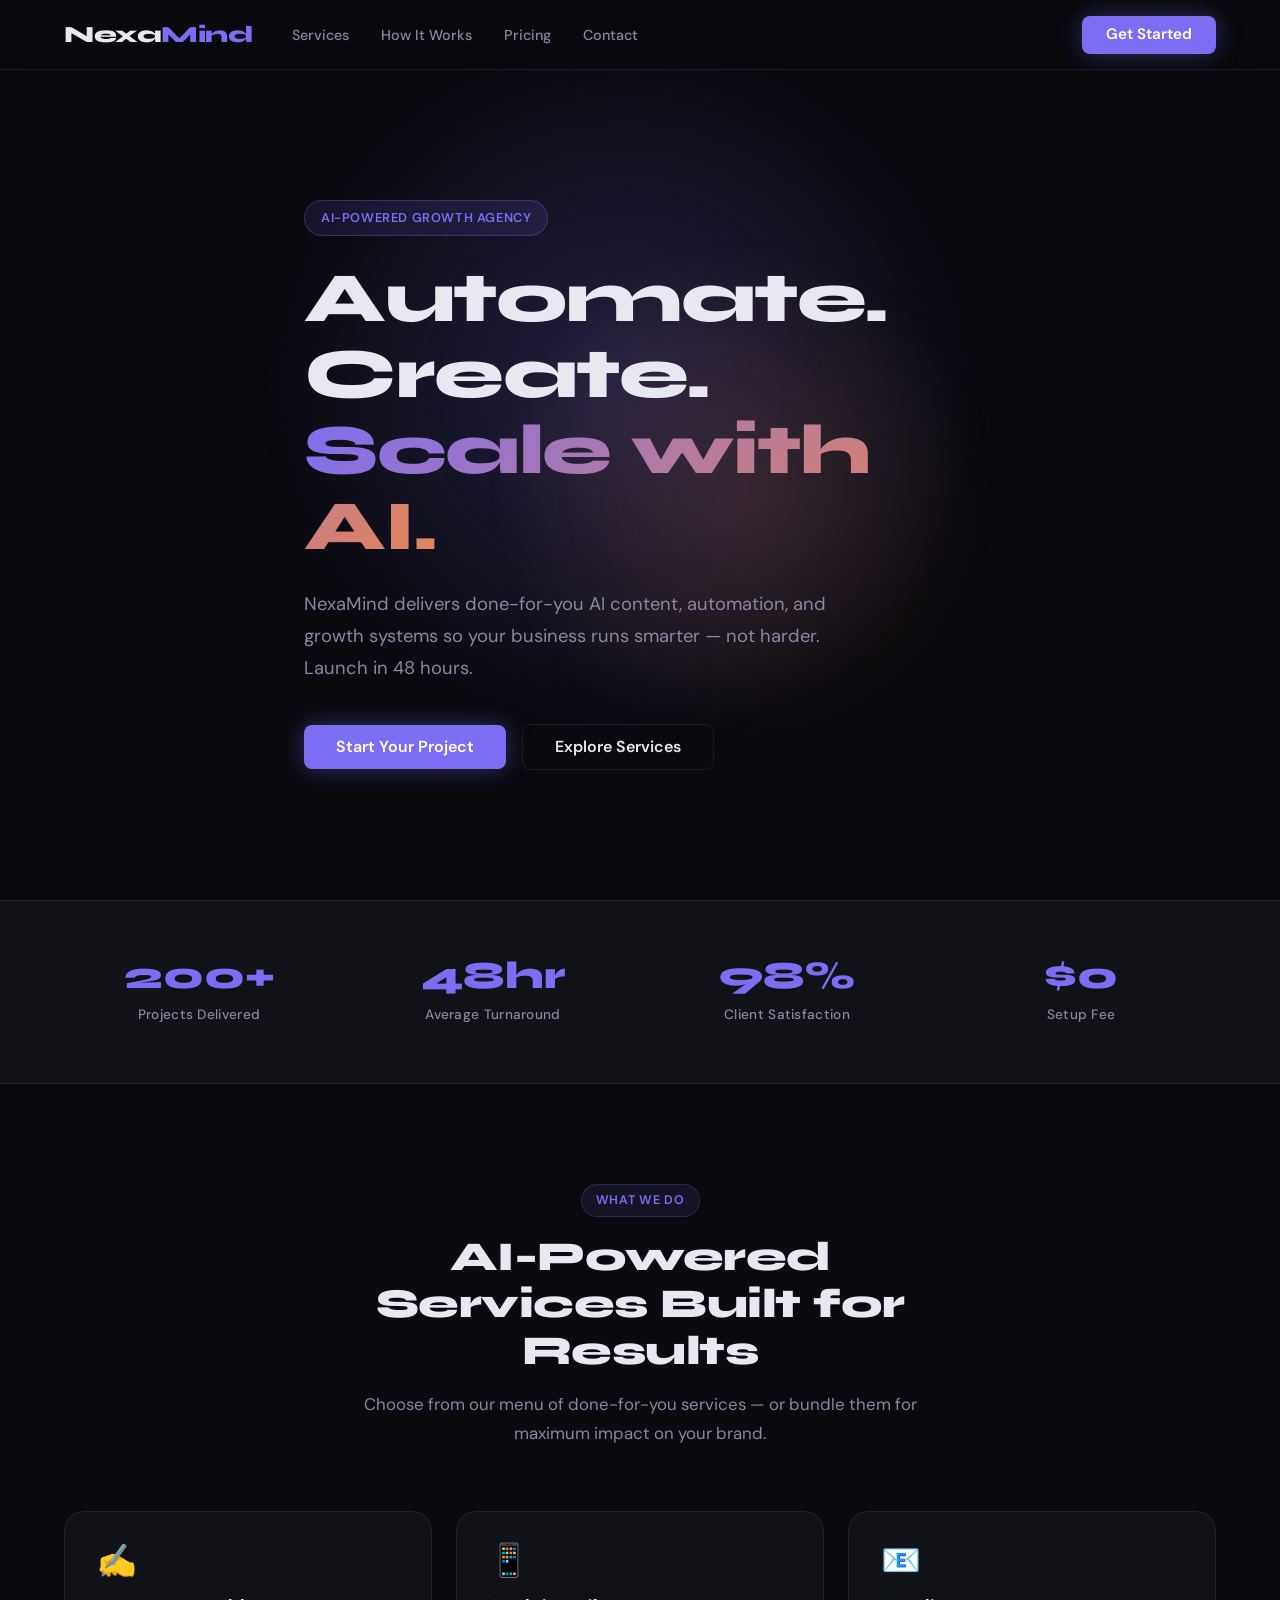
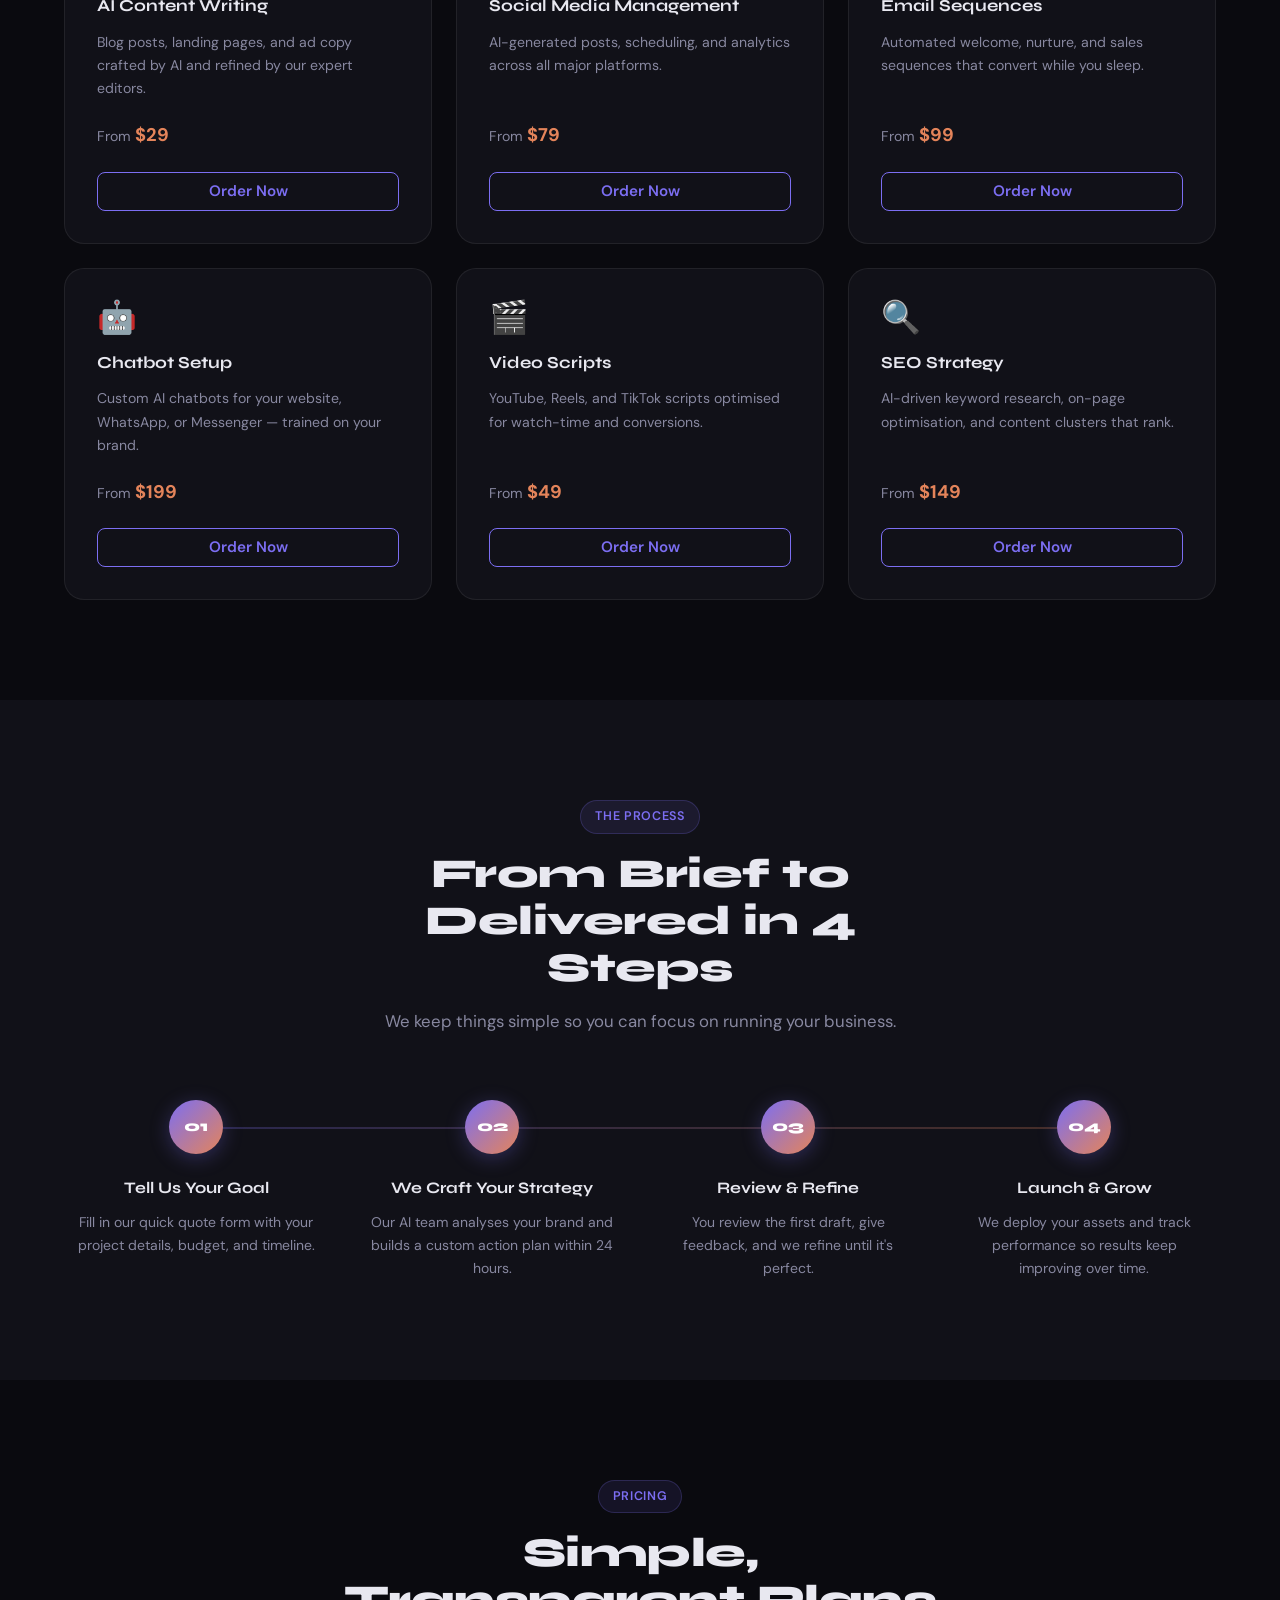
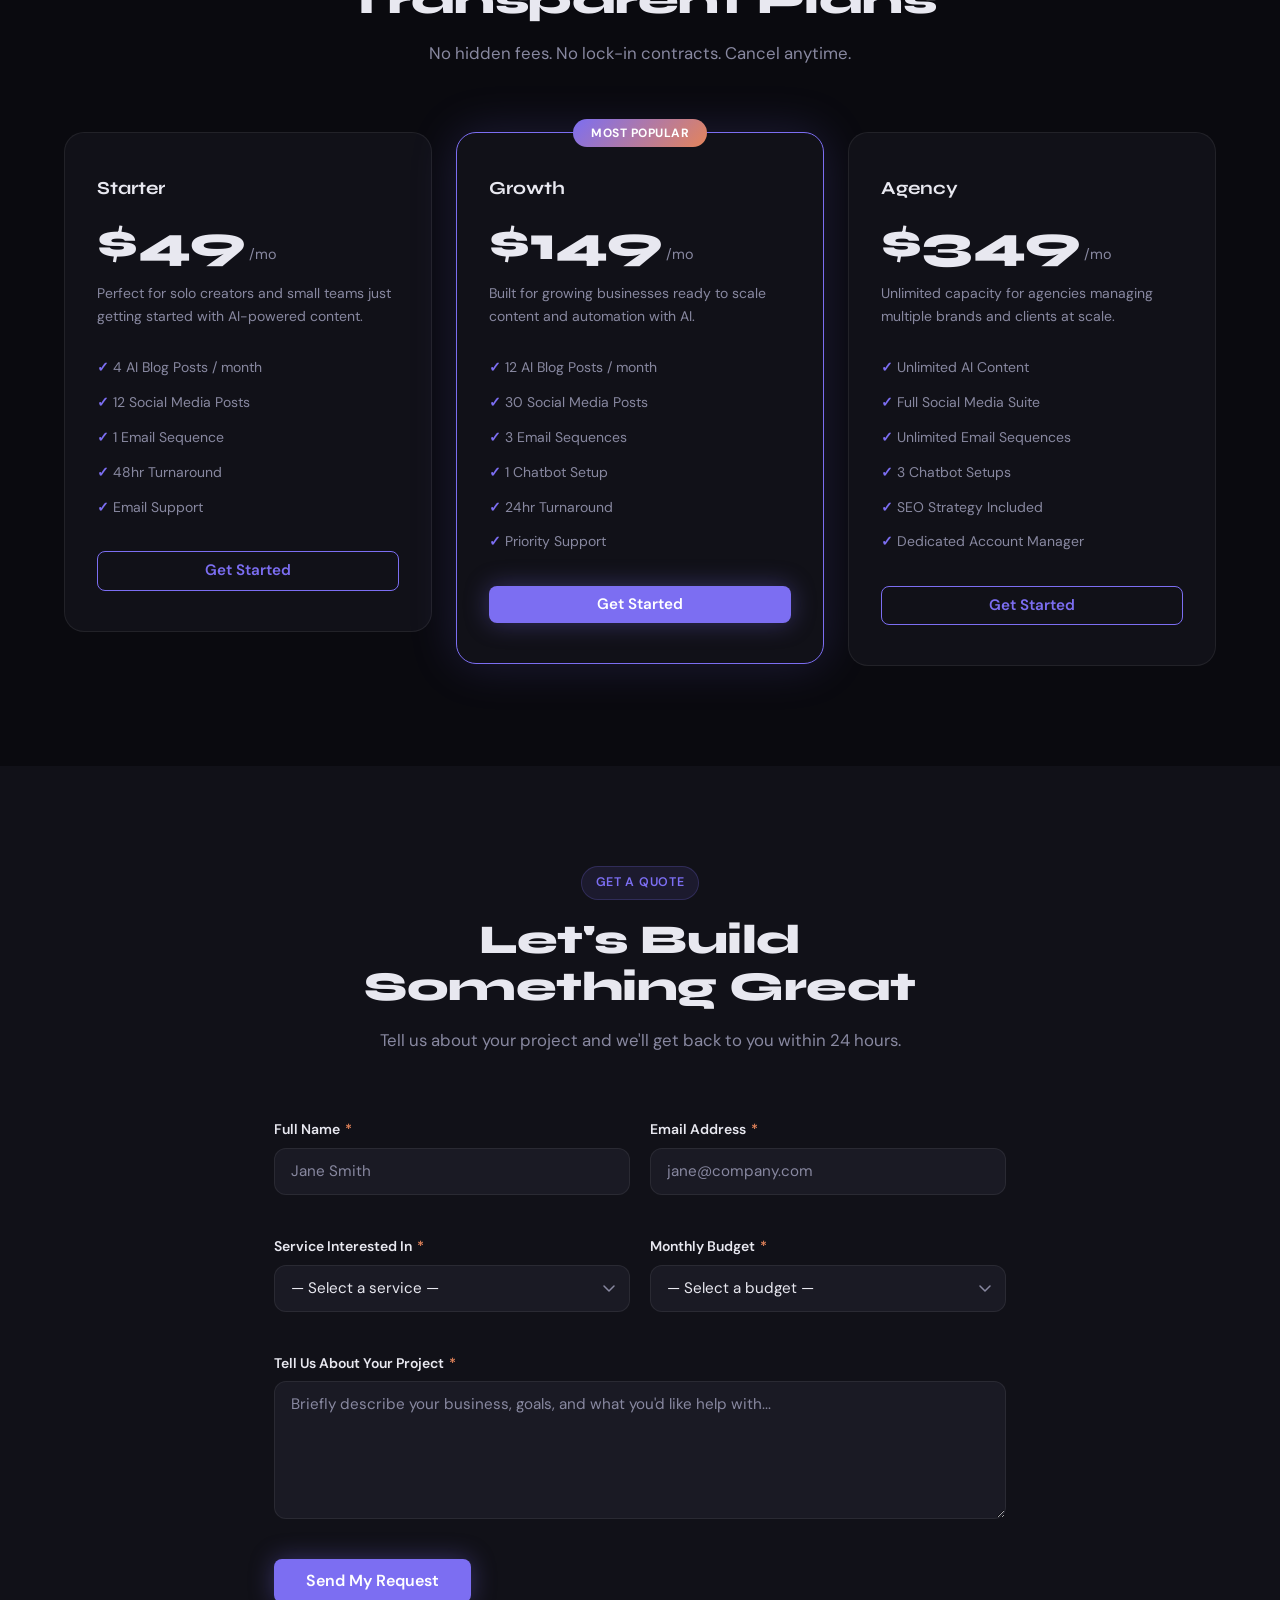
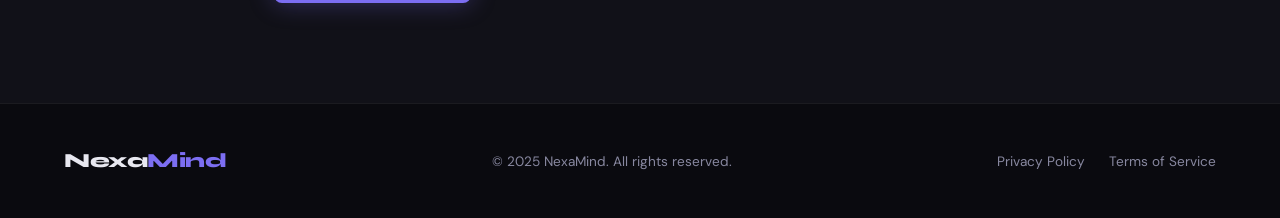
==== index.html @ ea443149 "Initial project commit" ====
<!DOCTYPE html>
<html lang="en">
<head>
  <meta charset="UTF-8" />
  <meta name="viewport" content="width=device-width, initial-scale=1.0" />
  <title>NexaMind — AI-Powered Growth Agency</title>
  <meta name="description" content="NexaMind delivers done-for-you AI content, automation, and growth systems so your business runs smarter — not harder." />

  <!-- Google Fonts: Syne (headings) + DM Sans (body) -->
  <link rel="preconnect" href="https://fonts.googleapis.com" />
  <link rel="preconnect" href="https://fonts.gstatic.com" crossorigin />
  <link href="https://fonts.googleapis.com/css2?family=Syne:wght@700;800&family=DM+Sans:ital,opsz,wght@0,9..40,400;0,9..40,500;0,9..40,600;1,9..40,400&display=swap" rel="stylesheet" />

  <link rel="icon" href="data:image/svg+xml,<svg xmlns='http://www.w3.org/2000/svg' viewBox='0 0 100 100'><text y='.9em' font-size='90'>🤖</text></svg>" />
  <link rel="stylesheet" href="style.css" />
</head>
<body>

  <!-- ============================================================
       STICKY NAVIGATION
       - Logo, nav links, CTA button
       - Hamburger (mobile)
       - Darkens on scroll via .scrolled class added in script.js
  ============================================================ -->
  <nav id="navbar" class="navbar" role="navigation" aria-label="Main navigation">
    <div class="container nav-inner">

      <!-- Logo -->
      <a href="#" class="logo" aria-label="NexaMind home">Nexa<span>Mind</span></a>

      <!-- Desktop nav links -->
      <ul class="nav-links" id="navLinks" role="list">
        <li><a href="#services">Services</a></li>
        <li><a href="#how-it-works">How It Works</a></li>
        <li><a href="#pricing">Pricing</a></li>
        <li><a href="#contact">Contact</a></li>
      </ul>

      <!-- Desktop CTA -->
      <a href="#contact" class="btn btn-primary nav-cta">Get Started</a>

      <!-- Hamburger button (mobile only) -->
      <button
        class="hamburger"
        id="hamburger"
        aria-label="Toggle navigation menu"
        aria-expanded="false"
        aria-controls="navLinks"
      >
        <span aria-hidden="true"></span>
        <span aria-hidden="true"></span>
        <span aria-hidden="true"></span>
      </button>

    </div>
  </nav>


  <!-- ============================================================
       HERO SECTION
       - Animated CSS glow orbs (two layered orbs)
       - Headline, subtext, two CTA buttons
  ============================================================ -->
  <section id="hero" class="hero" aria-label="Hero">

    <!-- Animated background orbs (pure CSS, no images needed) -->
    <div class="hero-orb hero-orb--1" aria-hidden="true"></div>
    <div class="hero-orb hero-orb--2" aria-hidden="true"></div>

    <div class="container hero-content fade-in">
      <span class="hero-badge">AI-Powered Growth Agency</span>

      <h1 class="hero-headline">
        Automate. Create.<br />
        <span class="gradient-text">Scale with AI.</span>
      </h1>

      <p class="hero-subtext">
        NexaMind delivers done-for-you AI content, automation, and growth
        systems so your business runs smarter — not harder. Launch in 48 hours.
      </p>

      <div class="hero-actions">
        <a href="#contact" class="btn btn-primary btn-lg">Start Your Project</a>
        <a href="#services" class="btn btn-ghost btn-lg">Explore Services</a>
      </div>
    </div>

  </section>


  <!-- ============================================================
       STATS BAR
       Four key metrics shown in a horizontal strip
  ============================================================ -->
  <section class="stats-bar" aria-label="Key statistics">
    <div class="container stats-grid">

      <div class="stat-item fade-in">
        <span class="stat-number">200+</span>
        <span class="stat-label">Projects Delivered</span>
      </div>

      <div class="stat-item fade-in">
        <span class="stat-number">48hr</span>
        <span class="stat-label">Average Turnaround</span>
      </div>

      <div class="stat-item fade-in">
        <span class="stat-number">98%</span>
        <span class="stat-label">Client Satisfaction</span>
      </div>

      <div class="stat-item fade-in">
        <span class="stat-number">$0</span>
        <span class="stat-label">Setup Fee</span>
      </div>

    </div>
  </section>


  <!-- ============================================================
       SERVICES SECTION
       6 service cards with prices
       💳 RAZORPAY: Each "Order Now" button has a comment showing
          exactly where to paste your Razorpay payment link.
  ============================================================ -->
  <section id="services" class="section services" aria-label="Services">
    <div class="container">

      <div class="section-header fade-in">
        <span class="section-tag">What We Do</span>
        <h2>AI-Powered Services Built for Results</h2>
        <p>
          Choose from our menu of done-for-you services — or bundle them
          for maximum impact on your brand.
        </p>
      </div>

      <div class="services-grid">

        <!-- Service 1: AI Content Writing -->
        <article class="service-card fade-in">
          <div class="service-icon" aria-hidden="true">✍️</div>
          <h3>AI Content Writing</h3>
          <p>Blog posts, landing pages, and ad copy crafted by AI and refined by our expert editors.</p>
          <div class="service-price">From <strong>$29</strong></div>
          <!--
            💳 RAZORPAY — AI Content Writing
            Replace the href value below with your Razorpay payment link, e.g.:
            href="https://rzp.io/l/your-ai-content-link"
          -->
          <a href="#contact" class="btn btn-outline">Order Now</a>
        </article>

        <!-- Service 2: Social Media Management -->
        <article class="service-card fade-in">
          <div class="service-icon" aria-hidden="true">📱</div>
          <h3>Social Media Management</h3>
          <p>AI-generated posts, scheduling, and analytics across all major platforms.</p>
          <div class="service-price">From <strong>$79</strong></div>
          <!--
            💳 RAZORPAY — Social Media Management
            Replace the href value below with your Razorpay payment link, e.g.:
            href="https://rzp.io/l/your-social-media-link"
          -->
          <a href="#contact" class="btn btn-outline">Order Now</a>
        </article>

        <!-- Service 3: Email Sequences -->
        <article class="service-card fade-in">
          <div class="service-icon" aria-hidden="true">📧</div>
          <h3>Email Sequences</h3>
          <p>Automated welcome, nurture, and sales sequences that convert while you sleep.</p>
          <div class="service-price">From <strong>$99</strong></div>
          <!--
            💳 RAZORPAY — Email Sequences
            Replace the href value below with your Razorpay payment link, e.g.:
            href="https://rzp.io/l/your-email-sequences-link"
          -->
          <a href="#contact" class="btn btn-outline">Order Now</a>
        </article>

        <!-- Service 4: Chatbot Setup -->
        <article class="service-card fade-in">
          <div class="service-icon" aria-hidden="true">🤖</div>
          <h3>Chatbot Setup</h3>
          <p>Custom AI chatbots for your website, WhatsApp, or Messenger — trained on your brand.</p>
          <div class="service-price">From <strong>$199</strong></div>
          <!--
            💳 RAZORPAY — Chatbot Setup
            Replace the href value below with your Razorpay payment link, e.g.:
            href="https://rzp.io/l/your-chatbot-link"
          -->
          <a href="#contact" class="btn btn-outline">Order Now</a>
        </article>

        <!-- Service 5: Video Scripts -->
        <article class="service-card fade-in">
          <div class="service-icon" aria-hidden="true">🎬</div>
          <h3>Video Scripts</h3>
          <p>YouTube, Reels, and TikTok scripts optimised for watch-time and conversions.</p>
          <div class="service-price">From <strong>$49</strong></div>
          <!--
            💳 RAZORPAY — Video Scripts
            Replace the href value below with your Razorpay payment link, e.g.:
            href="https://rzp.io/l/your-video-scripts-link"
          -->
          <a href="#contact" class="btn btn-outline">Order Now</a>
        </article>

        <!-- Service 6: SEO Strategy -->
        <article class="service-card fade-in">
          <div class="service-icon" aria-hidden="true">🔍</div>
          <h3>SEO Strategy</h3>
          <p>AI-driven keyword research, on-page optimisation, and content clusters that rank.</p>
          <div class="service-price">From <strong>$149</strong></div>
          <!--
            💳 RAZORPAY — SEO Strategy
            Replace the href value below with your Razorpay payment link, e.g.:
            href="https://rzp.io/l/your-seo-strategy-link"
          -->
          <a href="#contact" class="btn btn-outline">Order Now</a>
        </article>

      </div>
    </div>
  </section>


  <!-- ============================================================
       HOW IT WORKS
       4 numbered steps with a visual connector line
  ============================================================ -->
  <section id="how-it-works" class="section how-it-works" aria-label="How it works">
    <div class="container">

      <div class="section-header fade-in">
        <span class="section-tag">The Process</span>
        <h2>From Brief to Delivered in 4 Steps</h2>
        <p>
          We keep things simple so you can focus on running your business.
        </p>
      </div>

      <div class="steps-grid">

        <div class="step fade-in">
          <div class="step-number" aria-hidden="true">01</div>
          <h3>Tell Us Your Goal</h3>
          <p>Fill in our quick quote form with your project details, budget, and timeline.</p>
        </div>

        <div class="step fade-in">
          <div class="step-number" aria-hidden="true">02</div>
          <h3>We Craft Your Strategy</h3>
          <p>Our AI team analyses your brand and builds a custom action plan within 24 hours.</p>
        </div>

        <div class="step fade-in">
          <div class="step-number" aria-hidden="true">03</div>
          <h3>Review &amp; Refine</h3>
          <p>You review the first draft, give feedback, and we refine until it's perfect.</p>
        </div>

        <div class="step fade-in">
          <div class="step-number" aria-hidden="true">04</div>
          <h3>Launch &amp; Grow</h3>
          <p>We deploy your assets and track performance so results keep improving over time.</p>
        </div>

      </div>
    </div>
  </section>


  <!-- ============================================================
       PRICING SECTION
       3 tiers — Starter, Growth (featured), Agency
       💳 RAZORPAY: Each plan's CTA button has a comment showing
          exactly where to paste your Razorpay payment link.
  ============================================================ -->
  <section id="pricing" class="section pricing" aria-label="Pricing">
    <div class="container">

      <div class="section-header fade-in">
        <span class="section-tag">Pricing</span>
        <h2>Simple, Transparent Plans</h2>
        <p>No hidden fees. No lock-in contracts. Cancel anytime.</p>
      </div>

      <div class="pricing-grid">

        <!-- Plan 1: Starter -->
        <div class="pricing-card fade-in">
          <h3>Starter</h3>
          <div class="price">
            <span class="price-amount">$49</span>
            <span class="price-period">/mo</span>
          </div>
          <p class="price-desc">
            Perfect for solo creators and small teams just getting started with AI-powered content.
          </p>
          <ul class="price-features" aria-label="Starter plan features">
            <li>✓ 4 AI Blog Posts / month</li>
            <li>✓ 12 Social Media Posts</li>
            <li>✓ 1 Email Sequence</li>
            <li>✓ 48hr Turnaround</li>
            <li>✓ Email Support</li>
          </ul>
          <!--
            💳 RAZORPAY — Starter Plan ($49/mo)
            Replace the href value below with your Razorpay payment link, e.g.:
            href="https://rzp.io/l/nexamind-starter"
          -->
          <a href="#contact" class="btn btn-outline btn-full">Get Started</a>
        </div>

        <!-- Plan 2: Growth (featured / most popular) -->
        <div class="pricing-card pricing-card--featured fade-in">
          <div class="pricing-badge">Most Popular</div>
          <h3>Growth</h3>
          <div class="price">
            <span class="price-amount">$149</span>
            <span class="price-period">/mo</span>
          </div>
          <p class="price-desc">
            Built for growing businesses ready to scale content and automation with AI.
          </p>
          <ul class="price-features" aria-label="Growth plan features">
            <li>✓ 12 AI Blog Posts / month</li>
            <li>✓ 30 Social Media Posts</li>
            <li>✓ 3 Email Sequences</li>
            <li>✓ 1 Chatbot Setup</li>
            <li>✓ 24hr Turnaround</li>
            <li>✓ Priority Support</li>
          </ul>
          <!--
            💳 RAZORPAY — Growth Plan ($149/mo)
            Replace the href value below with your Razorpay payment link, e.g.:
            href="https://rzp.io/l/nexamind-growth"
          -->
          <a href="#contact" class="btn btn-primary btn-full">Get Started</a>
        </div>

        <!-- Plan 3: Agency -->
        <div class="pricing-card fade-in">
          <h3>Agency</h3>
          <div class="price">
            <span class="price-amount">$349</span>
            <span class="price-period">/mo</span>
          </div>
          <p class="price-desc">
            Unlimited capacity for agencies managing multiple brands and clients at scale.
          </p>
          <ul class="price-features" aria-label="Agency plan features">
            <li>✓ Unlimited AI Content</li>
            <li>✓ Full Social Media Suite</li>
            <li>✓ Unlimited Email Sequences</li>
            <li>✓ 3 Chatbot Setups</li>
            <li>✓ SEO Strategy Included</li>
            <li>✓ Dedicated Account Manager</li>
          </ul>
          <!--
            💳 RAZORPAY — Agency Plan ($349/mo)
            Replace the href value below with your Razorpay payment link, e.g.:
            href="https://rzp.io/l/nexamind-agency"
          -->
          <a href="#contact" class="btn btn-outline btn-full">Get Started</a>
        </div>

      </div>
    </div>
  </section>


  <!-- ============================================================
       CONTACT / QUOTE FORM
       Fields: Name, Email, Service, Budget, Message
       - All fields required with inline error messages
       - Loading spinner on submit button
       - In-page success message on success
       - Redirects to thank-you.html after 2 seconds
  ============================================================ -->
  <section id="contact" class="section contact" aria-label="Get a quote">
    <div class="container contact-inner">

      <div class="section-header fade-in">
        <span class="section-tag">Get a Quote</span>
        <h2>Let's Build Something Great</h2>
        <p>Tell us about your project and we'll get back to you within 24 hours.</p>
      </div>

      <!--
        NETLIFY FORMS: This form is pre-configured for Netlify Forms.
        Just deploy to Netlify — submissions will appear in your Forms dashboard.
        data-netlify="true" tells Netlify to process this form automatically.
      -->
      <form
        id="quoteForm"
        class="quote-form fade-in"
        name="quote"
        method="POST"
        data-netlify="true"
        data-netlify-honeypot="bot-field"
        novalidate
      >
        <!-- Netlify hidden fields -->
        <input type="hidden" name="form-name" value="quote" />
        <div class="form-group" style="display:none;" aria-hidden="true">
          <label>Don't fill this out: <input name="bot-field" /></label>
        </div>

        <!-- Name -->
        <div class="form-group">
          <label for="name">Full Name <span class="required-star" aria-hidden="true">*</span></label>
          <input
            type="text"
            id="name"
            name="name"
            placeholder="Jane Smith"
            autocomplete="name"
            aria-required="true"
            aria-describedby="nameError"
          />
          <span class="form-error" id="nameError" role="alert" aria-live="polite"></span>
        </div>

        <!-- Email -->
        <div class="form-group">
          <label for="email">Email Address <span class="required-star" aria-hidden="true">*</span></label>
          <input
            type="email"
            id="email"
            name="email"
            placeholder="jane@company.com"
            autocomplete="email"
            aria-required="true"
            aria-describedby="emailError"
          />
          <span class="form-error" id="emailError" role="alert" aria-live="polite"></span>
        </div>

        <!-- Service dropdown -->
        <div class="form-group">
          <label for="service">Service Interested In <span class="required-star" aria-hidden="true">*</span></label>
          <select
            id="service"
            name="service"
            aria-required="true"
            aria-describedby="serviceError"
          >
            <option value="" disabled selected hidden>— Select a service —</option>
            <option value="ai-content">AI Content Writing — from $29</option>
            <option value="social-media">Social Media Management — from $79</option>
            <option value="email-sequences">Email Sequences — from $99</option>
            <option value="chatbot">Chatbot Setup — from $199</option>
            <option value="video-scripts">Video Scripts — from $49</option>
            <option value="seo">SEO Strategy — from $149</option>
            <option value="bundle">Custom Bundle</option>
          </select>
          <span class="form-error" id="serviceError" role="alert" aria-live="polite"></span>
        </div>

        <!-- Budget dropdown -->
        <div class="form-group">
          <label for="budget">Monthly Budget <span class="required-star" aria-hidden="true">*</span></label>
          <select
            id="budget"
            name="budget"
            aria-required="true"
            aria-describedby="budgetError"
          >
            <option value="" disabled selected hidden>— Select a budget —</option>
            <option value="under-50">Under $50</option>
            <option value="50-150">$50 – $150</option>
            <option value="150-350">$150 – $350</option>
            <option value="350-plus">$350+</option>
          </select>
          <span class="form-error" id="budgetError" role="alert" aria-live="polite"></span>
        </div>

        <!-- Message textarea (full width) -->
        <div class="form-group form-group--full">
          <label for="message">Tell Us About Your Project <span class="required-star" aria-hidden="true">*</span></label>
          <textarea
            id="message"
            name="message"
            rows="5"
            placeholder="Briefly describe your business, goals, and what you'd like help with..."
            aria-required="true"
            aria-describedby="messageError"
          ></textarea>
          <span class="form-error" id="messageError" role="alert" aria-live="polite"></span>
        </div>

        <!-- Submit button (full width) -->
        <div class="form-group form-group--full form-submit-wrap">
          <button type="submit" class="btn btn-primary btn-lg" id="submitBtn">
            <span class="btn-text">Send My Request</span>
            <!-- Spinner shown while submitting -->
            <span class="btn-spinner" aria-hidden="true"></span>
          </button>
        </div>

        <!-- In-page success message (hidden until form submits successfully) -->
        <div
          class="form-success"
          id="formSuccess"
          role="status"
          aria-live="polite"
          hidden
        >
          <span class="success-icon" aria-hidden="true">🎉</span>
          <strong>You're all set! Your request has been received.</strong>
          <p>Redirecting you to your confirmation page in a moment…</p>
        </div>

      </form>
    </div>
  </section>


  <!-- ============================================================
       FOOTER
  ============================================================ -->
  <footer class="footer" role="contentinfo">
    <div class="container footer-inner">
      <a href="#" class="logo footer-logo" aria-label="NexaMind home">Nexa<span>Mind</span></a>
      <p class="footer-copy">&copy; 2025 NexaMind. All rights reserved.</p>
      <nav class="footer-links" aria-label="Footer links">
        <!--
          💳 RAZORPAY: You can optionally link to a standalone payment page here.
          Replace "#" with your Razorpay hosted payment page URL if needed.
        -->
        <a href="#">Privacy Policy</a>
        <a href="#">Terms of Service</a>
      </nav>
    </div>
  </footer>


  <!-- Back-to-top button (appears after 300px scroll, handled by script.js) -->
  <button
    class="back-to-top"
    id="backToTop"
    aria-label="Scroll back to top"
    title="Back to top"
  >&#8679;</button>


  <script src="script.js"></script>
</body>
</html>
---- style.css ----
/* ============================================================
   NEXAMIND — STYLESHEET
   Dark theme AI agency website
   Pure CSS — no frameworks
   ============================================================ */


/* ============================================================
   1. CSS CUSTOM PROPERTIES (design tokens)
   Change colours/fonts here — they cascade everywhere.
============================================================ */
:root {
  /* Colours */
  --bg:           #0a0a0f;   /* page background */
  --surface:      #111118;   /* card / section background */
  --surface-2:    #1a1a24;   /* input / elevated surface */
  --border:       rgba(255, 255, 255, 0.07);
  --accent:       #7c6ef2;   /* purple */
  --accent-hover: #9183f5;
  --accent-2:     #e4845a;   /* orange */
  --text:         #e8e8f0;
  --text-muted:   #8888a0;
  --error:        #e05a5a;

  /* Typography */
  --font-head: 'Syne', sans-serif;
  --font-body: 'DM Sans', sans-serif;

  /* Spacing / Layout */
  --radius:     12px;
  --radius-lg:  20px;
  --container:  1200px;
  --nav-h:      70px;

  /* Motion */
  --transition: 0.25s ease;
}


/* ============================================================
   2. RESET & BASE
============================================================ */
*,
*::before,
*::after {
  box-sizing: border-box;
  margin: 0;
  padding: 0;
}

html {
  scroll-behavior: smooth;
  font-size: 16px;
  -webkit-text-size-adjust: 100%;
}

body {
  background-color: var(--bg);
  color: var(--text);
  font-family: var(--font-body);
  font-size: 1rem;
  line-height: 1.7;
  overflow-x: hidden;
}

img,
svg {
  display: block;
  max-width: 100%;
}

a {
  color: inherit;
  text-decoration: none;
}

ul {
  list-style: none;
}

button {
  font-family: var(--font-body);
}


/* ============================================================
   3. UTILITY CLASSES
============================================================ */

/* Centred max-width wrapper */
.container {
  width: 100%;
  max-width: var(--container);
  margin-inline: auto;
  padding-inline: 24px;
}

/* Purple → orange gradient text */
.gradient-text {
  background: linear-gradient(135deg, var(--accent) 0%, var(--accent-2) 100%);
  -webkit-background-clip: text;
  -webkit-text-fill-color: transparent;
  background-clip: text;
}


/* ============================================================
   4. BUTTONS
============================================================ */
.btn {
  display: inline-flex;
  align-items: center;
  justify-content: center;
  gap: 8px;
  padding: 11px 24px;
  border-radius: 8px;
  font-family: var(--font-body);
  font-size: 0.95rem;
  font-weight: 600;
  line-height: 1;
  cursor: pointer;
  border: none;
  transition: background var(--transition),
              color var(--transition),
              border-color var(--transition),
              box-shadow var(--transition),
              transform var(--transition);
  white-space: nowrap;
  text-decoration: none;
  position: relative;
  overflow: hidden;
}

.btn-lg {
  padding: 14px 32px;
  font-size: 1rem;
}

/* Primary — filled purple */
.btn-primary {
  background: var(--accent);
  color: #fff;
  box-shadow: 0 0 24px rgba(124, 110, 242, 0.35);
}
.btn-primary:hover {
  background: var(--accent-hover);
  box-shadow: 0 0 40px rgba(124, 110, 242, 0.55);
  transform: translateY(-2px);
}
.btn-primary:active {
  transform: translateY(0);
}

/* Ghost — transparent with border */
.btn-ghost {
  background: transparent;
  color: var(--text);
  border: 1px solid var(--border);
}
.btn-ghost:hover {
  background: var(--surface-2);
  border-color: var(--accent);
  color: var(--accent);
  transform: translateY(-2px);
}

/* Outline — transparent with accent border */
.btn-outline {
  background: transparent;
  color: var(--accent);
  border: 1px solid var(--accent);
}
.btn-outline:hover {
  background: var(--accent);
  color: #fff;
  transform: translateY(-2px);
}

/* Full-width variant */
.btn-full {
  width: 100%;
}

/* Loading state */
.btn-spinner {
  display: none;
  width: 16px;
  height: 16px;
  border: 2px solid rgba(255, 255, 255, 0.3);
  border-top-color: #fff;
  border-radius: 50%;
  animation: spin 0.7s linear infinite;
  flex-shrink: 0;
}

.btn--loading {
  pointer-events: none;
}

.btn--loading .btn-text {
  opacity: 0.6;
}

.btn--loading .btn-spinner {
  display: inline-block;
}


/* ============================================================
   5. FADE-IN SCROLL ANIMATIONS
   Elements start hidden; script.js adds .visible when
   they enter the viewport via IntersectionObserver.
============================================================ */
.fade-in {
  opacity: 0;
  transform: translateY(28px);
  transition: opacity 0.55s ease, transform 0.55s ease;
}

.fade-in.visible {
  opacity: 1;
  transform: translateY(0);
}


/* ============================================================
   6. NAVIGATION
============================================================ */
.navbar {
  position: fixed;
  top: 0;
  left: 0;
  right: 0;
  z-index: 200;
  height: var(--nav-h);
  background: rgba(10, 10, 15, 0.45);
  backdrop-filter: blur(14px);
  -webkit-backdrop-filter: blur(14px);
  border-bottom: 1px solid var(--border);
  transition: background var(--transition);
}

/* Darker on scroll — class added by script.js */
.navbar.scrolled {
  background: rgba(10, 10, 15, 0.92);
}

.nav-inner {
  display: flex;
  align-items: center;
  height: var(--nav-h);
  gap: 40px;
}

/* Logo */
.logo {
  font-family: var(--font-head);
  font-size: 1.45rem;
  font-weight: 800;
  letter-spacing: -0.5px;
  flex-shrink: 0;
  color: var(--text);
  transition: opacity var(--transition);
}
.logo:hover {
  opacity: 0.85;
}
.logo span {
  color: var(--accent);
}

/* Nav links (desktop) */
.nav-links {
  display: flex;
  align-items: center;
  gap: 32px;
  margin-right: auto;
}

.nav-links a {
  color: var(--text-muted);
  font-size: 0.9rem;
  font-weight: 500;
  transition: color var(--transition);
}

.nav-links a:hover {
  color: var(--text);
}

/* CTA button in nav */
.nav-cta {
  margin-left: auto;
}

/* Hamburger button (hidden on desktop) */
.hamburger {
  display: none;
  flex-direction: column;
  justify-content: center;
  gap: 5px;
  width: 40px;
  height: 40px;
  background: none;
  border: none;
  cursor: pointer;
  padding: 4px;
  margin-left: auto;
  flex-shrink: 0;
}

.hamburger span {
  display: block;
  width: 24px;
  height: 2px;
  background: var(--text);
  border-radius: 2px;
  transition: transform 0.3s ease, opacity 0.3s ease;
}

/* Hamburger → X animation when menu is open */
.hamburger.active span:nth-child(1) {
  transform: translateY(7px) rotate(45deg);
}
.hamburger.active span:nth-child(2) {
  opacity: 0;
  transform: scaleX(0);
}
.hamburger.active span:nth-child(3) {
  transform: translateY(-7px) rotate(-45deg);
}


/* ============================================================
   7. HERO SECTION
============================================================ */
.hero {
  position: relative;
  min-height: 100vh;
  display: flex;
  align-items: center;
  overflow: hidden;
  padding-top: var(--nav-h);
}

/* -- Animated glow orbs -- */
.hero-orb {
  position: absolute;
  border-radius: 50%;
  pointer-events: none;
  will-change: transform, opacity;
}

.hero-orb--1 {
  width: 800px;
  height: 800px;
  background: radial-gradient(circle at center,
    rgba(124, 110, 242, 0.22) 0%,
    transparent 65%
  );
  top: 50%;
  left: 50%;
  transform: translate(-52%, -58%);
  animation: orbFloat 7s ease-in-out infinite alternate;
}

.hero-orb--2 {
  width: 560px;
  height: 560px;
  background: radial-gradient(circle at center,
    rgba(228, 132, 90, 0.16) 0%,
    transparent 65%
  );
  top: 55%;
  left: 58%;
  transform: translate(-50%, -50%);
  animation: orbFloat 9s ease-in-out infinite alternate-reverse;
  animation-delay: 2s;
}

@keyframes orbFloat {
  0%   { transform: translate(-52%, -58%) scale(1);    opacity: 0.6; }
  100% { transform: translate(-52%, -58%) scale(1.25); opacity: 1;   }
}

/* Offset the second orb from the same transform origin */
.hero-orb--2 {
  animation-name: orbFloat2;
}

@keyframes orbFloat2 {
  0%   { transform: translate(-50%, -50%) scale(1);    opacity: 0.5; }
  100% { transform: translate(-44%, -44%) scale(1.15); opacity: 0.9; }
}

/* Hero content sits on top of orbs */
.hero-content {
  position: relative;
  z-index: 1;
  max-width: 720px;
  padding-block: 80px;
}

.hero-badge {
  display: inline-block;
  background: rgba(124, 110, 242, 0.12);
  color: var(--accent);
  border: 1px solid rgba(124, 110, 242, 0.28);
  border-radius: 100px;
  padding: 6px 16px;
  font-size: 0.8rem;
  font-weight: 600;
  letter-spacing: 0.6px;
  text-transform: uppercase;
  margin-bottom: 24px;
}

.hero-headline {
  font-family: var(--font-head);
  font-size: clamp(2.6rem, 5.5vw, 4.8rem);
  font-weight: 800;
  line-height: 1.08;
  letter-spacing: -1.5px;
  margin-bottom: 24px;
}

.hero-subtext {
  font-size: clamp(1rem, 1.8vw, 1.15rem);
  color: var(--text-muted);
  max-width: 540px;
  margin-bottom: 40px;
  line-height: 1.75;
}

.hero-actions {
  display: flex;
  align-items: center;
  gap: 16px;
  flex-wrap: wrap;
}


/* ============================================================
   8. STATS BAR
============================================================ */
.stats-bar {
  background: var(--surface);
  border-block: 1px solid var(--border);
  padding-block: 44px;
}

.stats-grid {
  display: grid;
  grid-template-columns: repeat(4, 1fr);
  gap: 24px;
}

.stat-item {
  display: flex;
  flex-direction: column;
  align-items: center;
  text-align: center;
  padding: 12px;
}

.stat-number {
  display: block;
  font-family: var(--font-head);
  font-size: clamp(1.8rem, 3vw, 2.4rem);
  font-weight: 800;
  color: var(--accent);
  line-height: 1;
  margin-bottom: 8px;
}

.stat-label {
  font-size: 0.85rem;
  color: var(--text-muted);
  font-weight: 500;
  letter-spacing: 0.3px;
}


/* ============================================================
   9. SHARED SECTION STYLES
============================================================ */
.section {
  padding-block: 100px;
}

.section-header {
  text-align: center;
  max-width: 620px;
  margin-inline: auto;
  margin-bottom: 64px;
}

.section-tag {
  display: inline-block;
  background: rgba(124, 110, 242, 0.1);
  color: var(--accent);
  border: 1px solid rgba(124, 110, 242, 0.22);
  border-radius: 100px;
  padding: 5px 14px;
  font-size: 0.78rem;
  font-weight: 600;
  letter-spacing: 0.7px;
  text-transform: uppercase;
  margin-bottom: 16px;
}

.section-header h2 {
  font-family: var(--font-head);
  font-size: clamp(1.9rem, 3.2vw, 2.7rem);
  font-weight: 800;
  letter-spacing: -0.5px;
  line-height: 1.15;
  margin-bottom: 16px;
}

.section-header p {
  color: var(--text-muted);
  font-size: 1.05rem;
  line-height: 1.7;
}


/* ============================================================
   10. SERVICES GRID
============================================================ */
.services {
  background: var(--bg);
}

.services-grid {
  display: grid;
  grid-template-columns: repeat(3, 1fr);
  gap: 24px;
}

.service-card {
  background: var(--surface);
  border: 1px solid var(--border);
  border-radius: var(--radius-lg);
  padding: 32px;
  display: flex;
  flex-direction: column;
  gap: 0;
  transition: transform var(--transition),
              border-color var(--transition),
              box-shadow var(--transition);
}

.service-card:hover {
  transform: translateY(-6px);
  border-color: rgba(124, 110, 242, 0.4);
  box-shadow: 0 12px 48px rgba(124, 110, 242, 0.14);
}

.service-icon {
  font-size: 2rem;
  margin-bottom: 16px;
  display: block;
  line-height: 1;
}

.service-card h3 {
  font-family: var(--font-head);
  font-size: 1.05rem;
  font-weight: 700;
  margin-bottom: 10px;
  color: var(--text);
}

.service-card p {
  color: var(--text-muted);
  font-size: 0.88rem;
  line-height: 1.65;
  flex: 1;
  margin-bottom: 20px;
}

.service-price {
  font-size: 0.88rem;
  color: var(--text-muted);
  margin-bottom: 20px;
}

.service-price strong {
  color: var(--accent-2);
  font-size: 1.15rem;
  font-weight: 700;
}


/* ============================================================
   11. HOW IT WORKS
============================================================ */
.how-it-works {
  background: var(--surface);
}

.steps-grid {
  display: grid;
  grid-template-columns: repeat(4, 1fr);
  gap: 32px;
  position: relative;
}

/* Horizontal connector line between steps (desktop only) */
.steps-grid::before {
  content: '';
  position: absolute;
  top: 27px; /* aligns with center of step number circles */
  left: calc(12.5% + 12px);
  right: calc(12.5% + 12px);
  height: 2px;
  background: linear-gradient(90deg, var(--accent), var(--accent-2));
  opacity: 0.25;
  pointer-events: none;
}

.step {
  display: flex;
  flex-direction: column;
  align-items: center;
  text-align: center;
  padding: 0 8px;
  position: relative;
  z-index: 1; /* sits above the connector line */
}

.step-number {
  display: inline-flex;
  align-items: center;
  justify-content: center;
  width: 54px;
  height: 54px;
  border-radius: 50%;
  background: linear-gradient(135deg, var(--accent) 0%, var(--accent-2) 100%);
  font-family: var(--font-head);
  font-size: 0.95rem;
  font-weight: 800;
  color: #fff;
  margin-bottom: 20px;
  flex-shrink: 0;
  box-shadow: 0 4px 20px rgba(124, 110, 242, 0.3);
}

.step h3 {
  font-family: var(--font-head);
  font-size: 1rem;
  font-weight: 700;
  margin-bottom: 10px;
  color: var(--text);
}

.step p {
  color: var(--text-muted);
  font-size: 0.875rem;
  line-height: 1.65;
}


/* ============================================================
   12. PRICING
============================================================ */
.pricing {
  background: var(--bg);
}

.pricing-grid {
  display: grid;
  grid-template-columns: repeat(3, 1fr);
  gap: 24px;
  align-items: start;
}

.pricing-card {
  background: var(--surface);
  border: 1px solid var(--border);
  border-radius: var(--radius-lg);
  padding: 40px 32px;
  position: relative;
  transition: transform var(--transition), box-shadow var(--transition);
}

.pricing-card:hover {
  transform: translateY(-4px);
}

/* Featured card styling */
.pricing-card--featured {
  border-color: var(--accent);
  box-shadow: 0 0 48px rgba(124, 110, 242, 0.18);
  transform: scale(1.04);
}

.pricing-card--featured:hover {
  transform: scale(1.04) translateY(-4px);
}

.pricing-badge {
  position: absolute;
  top: -14px;
  left: 50%;
  transform: translateX(-50%);
  background: linear-gradient(135deg, var(--accent) 0%, var(--accent-2) 100%);
  color: #fff;
  font-size: 0.75rem;
  font-weight: 700;
  padding: 4px 18px;
  border-radius: 100px;
  letter-spacing: 0.5px;
  text-transform: uppercase;
  white-space: nowrap;
}

.pricing-card h3 {
  font-family: var(--font-head);
  font-size: 1.15rem;
  font-weight: 700;
  margin-bottom: 16px;
  color: var(--text);
}

.price {
  display: flex;
  align-items: baseline;
  gap: 3px;
  margin-bottom: 14px;
}

.price-amount {
  font-family: var(--font-head);
  font-size: 3rem;
  font-weight: 800;
  color: var(--text);
  line-height: 1;
}

.price-period {
  color: var(--text-muted);
  font-size: 0.9rem;
}

.price-desc {
  color: var(--text-muted);
  font-size: 0.875rem;
  line-height: 1.65;
  margin-bottom: 28px;
}

.price-features {
  display: flex;
  flex-direction: column;
  gap: 11px;
  margin-bottom: 32px;
}

.price-features li {
  font-size: 0.875rem;
  color: var(--text-muted);
}

/* Style the checkmark character */
.price-features li::first-letter {
  color: var(--accent);
  font-weight: 700;
}


/* ============================================================
   13. CONTACT / QUOTE FORM
============================================================ */
.contact {
  background: var(--surface);
}

.contact-inner {
  max-width: 780px;
  margin-inline: auto;
}

/* Two-column form grid */
.quote-form {
  display: grid;
  grid-template-columns: 1fr 1fr;
  gap: 20px;
}

.form-group {
  display: flex;
  flex-direction: column;
  gap: 6px;
}

/* Full-width form group spans both columns */
.form-group--full {
  grid-column: 1 / -1;
}

label {
  font-size: 0.875rem;
  font-weight: 600;
  color: var(--text);
}

.required-star {
  color: var(--accent-2);
  margin-left: 2px;
}

/* Shared input/select/textarea styles */
input,
select,
textarea {
  background: var(--surface-2);
  border: 1px solid var(--border);
  border-radius: var(--radius);
  color: var(--text);
  font-family: var(--font-body);
  font-size: 0.95rem;
  line-height: 1.5;
  padding: 11px 16px;
  width: 100%;
  outline: none;
  transition: border-color var(--transition), box-shadow var(--transition);
}

/* Custom select arrow */
select {
  appearance: none;
  -webkit-appearance: none;
  background-image: url("data:image/svg+xml,%3Csvg xmlns='http://www.w3.org/2000/svg' width='12' height='7' viewBox='0 0 12 7'%3E%3Cpath d='M1 1l5 5 5-5' stroke='%238888a0' stroke-width='1.5' fill='none' stroke-linecap='round' stroke-linejoin='round'/%3E%3C/svg%3E");
  background-repeat: no-repeat;
  background-position: right 14px center;
  padding-right: 40px;
  cursor: pointer;
}

/* Placeholder colour */
input::placeholder,
textarea::placeholder {
  color: var(--text-muted);
  opacity: 1;
}

/* Select placeholder option */
select option[value=""] {
  color: var(--text-muted);
}

select option {
  background: var(--surface-2);
  color: var(--text);
}

/* Focus ring */
input:focus,
select:focus,
textarea:focus {
  border-color: var(--accent);
  box-shadow: 0 0 0 3px rgba(124, 110, 242, 0.18);
}

/* Error state */
input.error,
select.error,
textarea.error {
  border-color: var(--error);
  box-shadow: 0 0 0 3px rgba(224, 90, 90, 0.15);
}

textarea {
  resize: vertical;
  min-height: 120px;
}

/* Inline validation error text */
.form-error {
  font-size: 0.8rem;
  color: var(--error);
  min-height: 1.1em;
  line-height: 1.4;
}

.form-submit-wrap {
  align-items: flex-start;
}

/* Success message shown after submit */
.form-success {
  grid-column: 1 / -1;
  background: rgba(124, 110, 242, 0.08);
  border: 1px solid rgba(124, 110, 242, 0.25);
  border-radius: var(--radius);
  padding: 28px;
  text-align: center;
  animation: fadeSlideUp 0.4s ease both;
}

.form-success .success-icon {
  font-size: 2.2rem;
  display: block;
  margin-bottom: 10px;
}

.form-success strong {
  font-size: 1.05rem;
  display: block;
  margin-bottom: 6px;
}

.form-success p {
  color: var(--text-muted);
  font-size: 0.9rem;
}


/* ============================================================
   14. FOOTER
============================================================ */
.footer {
  background: var(--bg);
  border-top: 1px solid var(--border);
  padding-block: 40px;
}

.footer-inner {
  display: flex;
  align-items: center;
  justify-content: space-between;
  flex-wrap: wrap;
  gap: 16px;
}

.footer-logo {
  font-size: 1.25rem;
}

.footer-copy {
  color: var(--text-muted);
  font-size: 0.85rem;
}

.footer-links {
  display: flex;
  gap: 24px;
}

.footer-links a {
  color: var(--text-muted);
  font-size: 0.85rem;
  transition: color var(--transition);
}

.footer-links a:hover {
  color: var(--accent);
}


/* ============================================================
   15. BACK TO TOP BUTTON
============================================================ */
.back-to-top {
  position: fixed;
  bottom: 32px;
  right: 32px;
  width: 48px;
  height: 48px;
  background: var(--accent);
  color: #fff;
  border: none;
  border-radius: 50%;
  font-size: 1.6rem;
  line-height: 1;
  cursor: pointer;
  /* Hidden by default — script.js adds .visible after 300px scroll */
  opacity: 0;
  pointer-events: none;
  transform: translateY(16px);
  transition: opacity var(--transition),
              transform var(--transition),
              background var(--transition);
  box-shadow: 0 4px 24px rgba(124, 110, 242, 0.35);
  z-index: 150;
}

.back-to-top.visible {
  opacity: 1;
  pointer-events: auto;
  transform: translateY(0);
}

.back-to-top:hover {
  background: var(--accent-hover);
  transform: translateY(-3px);
}


/* ============================================================
   16. KEYFRAME ANIMATIONS
============================================================ */
@keyframes spin {
  to { transform: rotate(360deg); }
}

@keyframes fadeSlideUp {
  from { opacity: 0; transform: translateY(14px); }
  to   { opacity: 1; transform: translateY(0); }
}


/* ============================================================
   17. RESPONSIVE — TABLET (≤1024px)
============================================================ */
@media (max-width: 1024px) {
  .services-grid {
    grid-template-columns: repeat(2, 1fr);
  }

  .pricing-grid {
    grid-template-columns: 1fr;
    max-width: 460px;
    margin-inline: auto;
  }

  /* Remove scale on featured card since they're stacked */
  .pricing-card--featured {
    transform: none;
  }
  .pricing-card--featured:hover {
    transform: translateY(-4px);
  }

  .steps-grid {
    grid-template-columns: repeat(2, 1fr);
    gap: 40px 32px;
  }

  /* Hide the connector line on 2-column layout */
  .steps-grid::before {
    display: none;
  }

  .stats-grid {
    grid-template-columns: repeat(2, 1fr);
  }
}


/* ============================================================
   18. RESPONSIVE — MOBILE (≤768px)
============================================================ */
@media (max-width: 768px) {
  :root {
    --nav-h: 60px;
  }

  /* -- Nav -- */
  /* Hide desktop links, show hamburger */
  .nav-links {
    position: fixed;
    top: var(--nav-h);
    left: 0;
    right: 0;
    background: rgba(10, 10, 15, 0.97);
    backdrop-filter: blur(14px);
    -webkit-backdrop-filter: blur(14px);
    flex-direction: column;
    align-items: stretch;
    gap: 0;
    padding: 8px 0 16px;
    border-bottom: 1px solid var(--border);
    /* Slide up and fade out by default */
    transform: translateY(-110%);
    opacity: 0;
    pointer-events: none;
    transition: transform 0.3s ease, opacity 0.3s ease;
    z-index: 199;
  }

  /* Open state — script.js adds .open */
  .nav-links.open {
    transform: translateY(0);
    opacity: 1;
    pointer-events: auto;
  }

  .nav-links li a {
    display: block;
    padding: 14px 24px;
    font-size: 1rem;
    font-weight: 500;
    border-bottom: 1px solid var(--border);
    color: var(--text);
  }

  .nav-links li:last-child a {
    border-bottom: none;
  }

  /* Hide desktop CTA, show hamburger */
  .nav-cta {
    display: none;
  }

  .hamburger {
    display: flex;
  }

  /* -- Hero -- */
  .hero-headline {
    font-size: clamp(2rem, 8vw, 2.8rem);
    letter-spacing: -0.8px;
  }

  .hero-subtext {
    font-size: 1rem;
  }

  .hero-orb--1 {
    width: 420px;
    height: 420px;
  }

  .hero-orb--2 {
    width: 300px;
    height: 300px;
  }

  /* -- Sections -- */
  .section {
    padding-block: 72px;
  }

  .section-header {
    margin-bottom: 40px;
  }

  /* -- Services -- */
  .services-grid {
    grid-template-columns: 1fr;
  }

  /* -- Steps -- */
  .steps-grid {
    grid-template-columns: 1fr;
    gap: 32px;
  }

  /* -- Stats -- */
  .stats-grid {
    grid-template-columns: repeat(2, 1fr);
    gap: 16px;
  }

  /* -- Form -- */
  .quote-form {
    grid-template-columns: 1fr;
  }

  /* -- Footer -- */
  .footer-inner {
    flex-direction: column;
    align-items: center;
    text-align: center;
  }

  .footer-links {
    justify-content: center;
  }

  /* -- Back to top -- */
  .back-to-top {
    bottom: 20px;
    right: 20px;
    width: 44px;
    height: 44px;
    font-size: 1.4rem;
  }
}


/* ============================================================
   19. RESPONSIVE — SMALL MOBILE (≤480px)
============================================================ */
@media (max-width: 480px) {
  .hero-actions {
    flex-direction: column;
    align-items: stretch;
  }

  .hero-actions .btn {
    width: 100%;
    text-align: center;
  }

  .pricing-card {
    padding: 32px 24px;
  }

  .service-card {
    padding: 24px;
  }
}
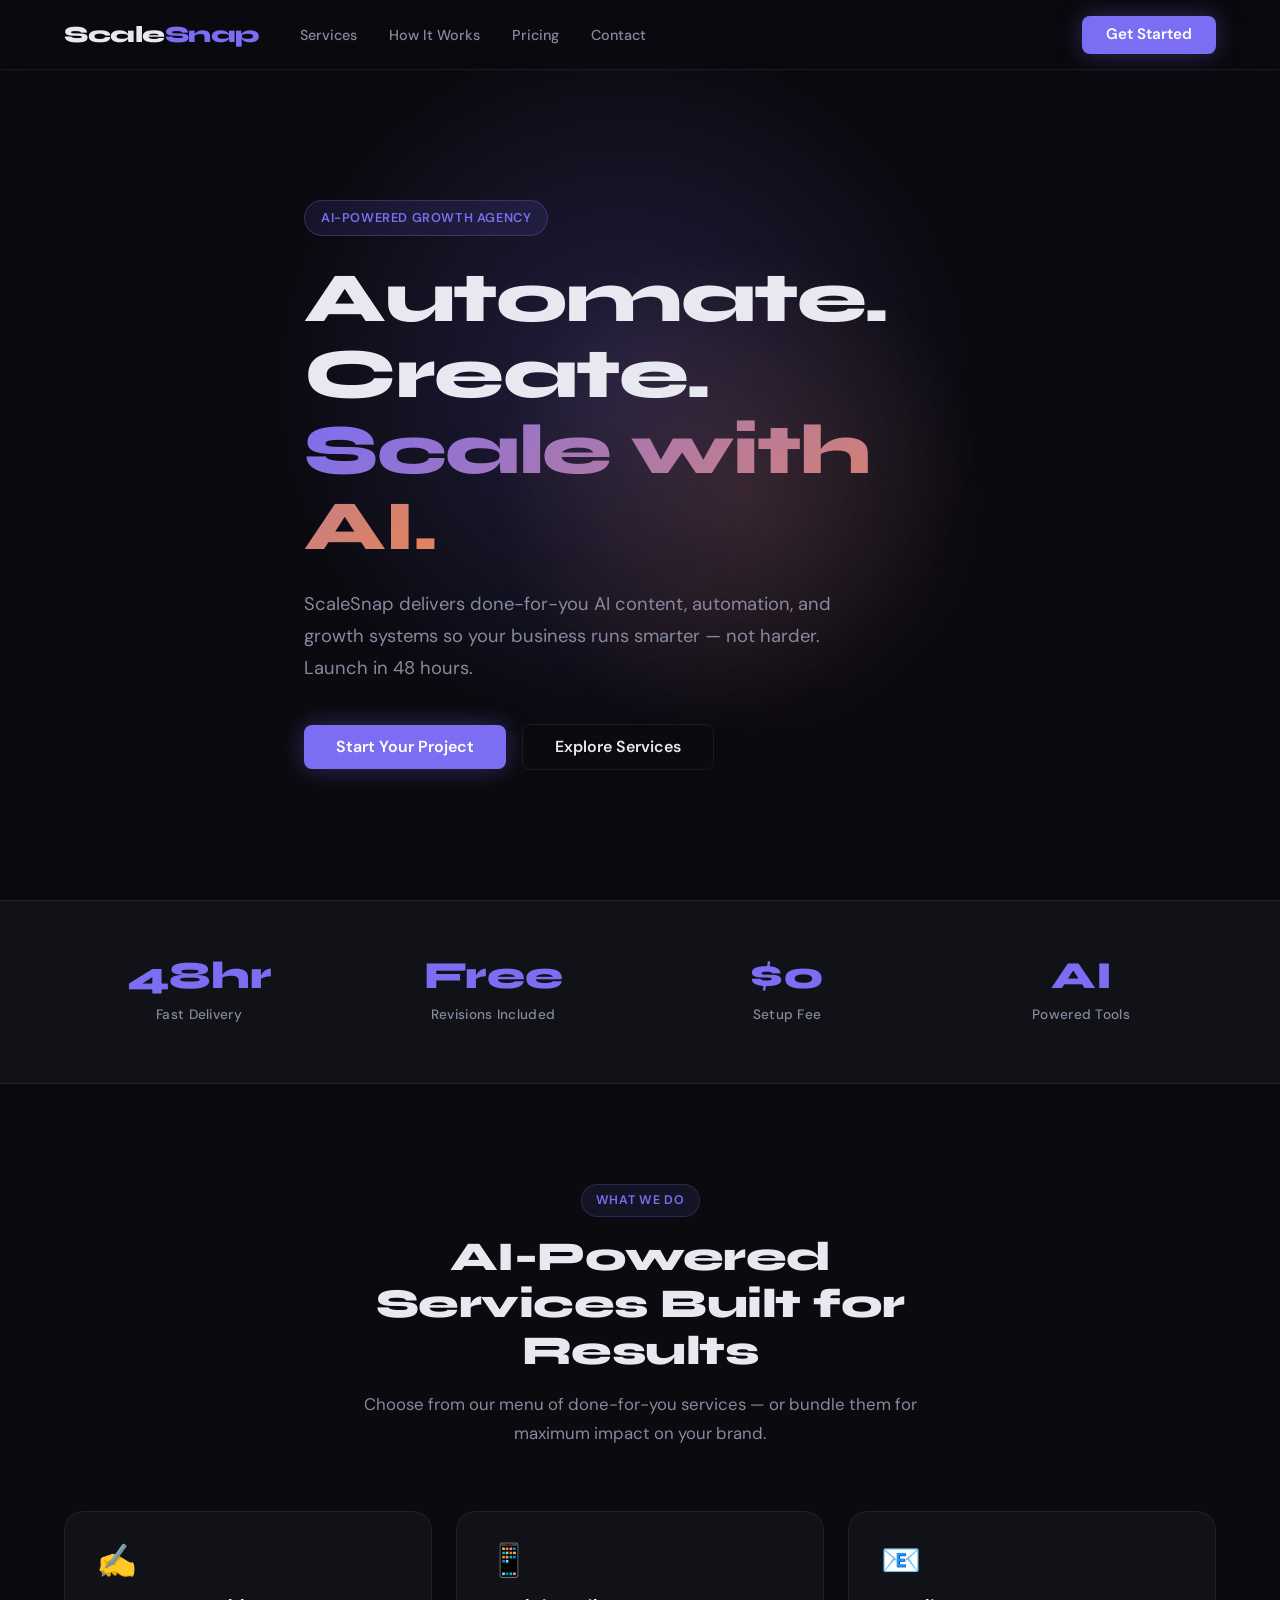
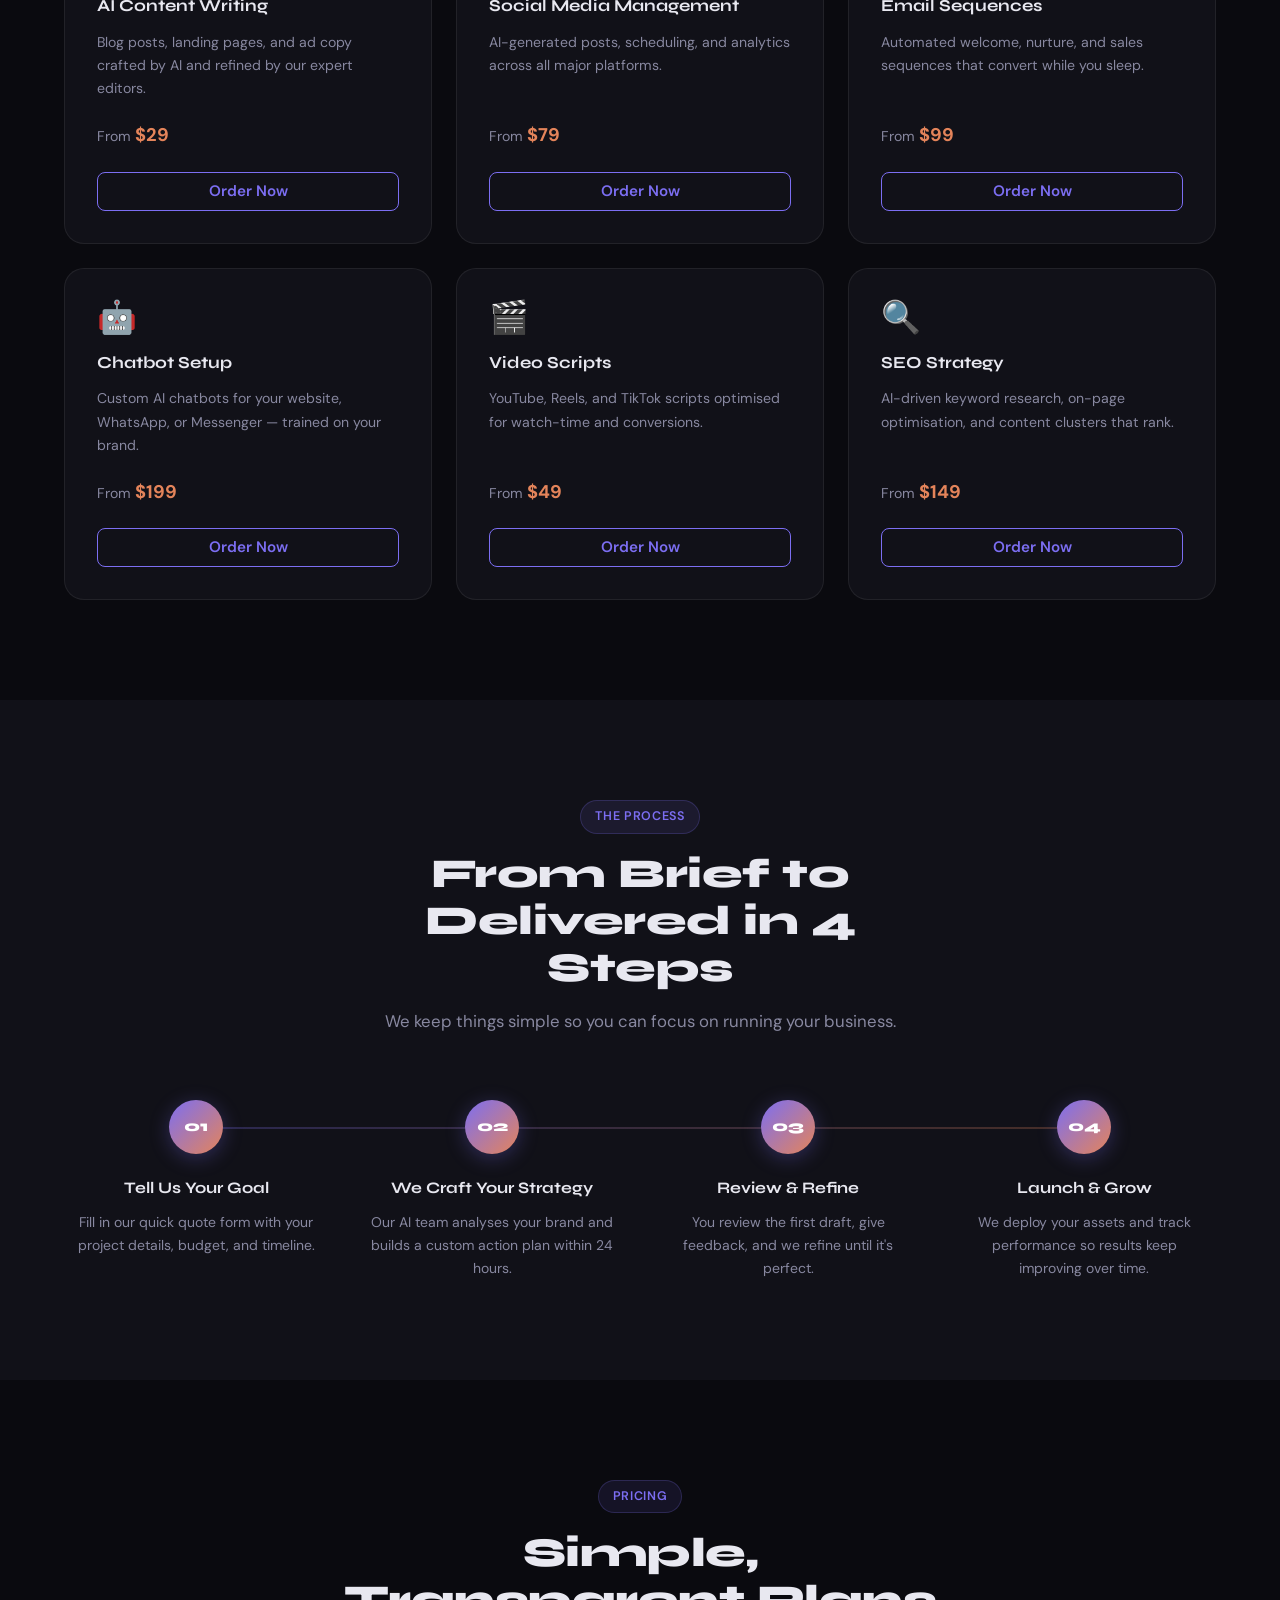
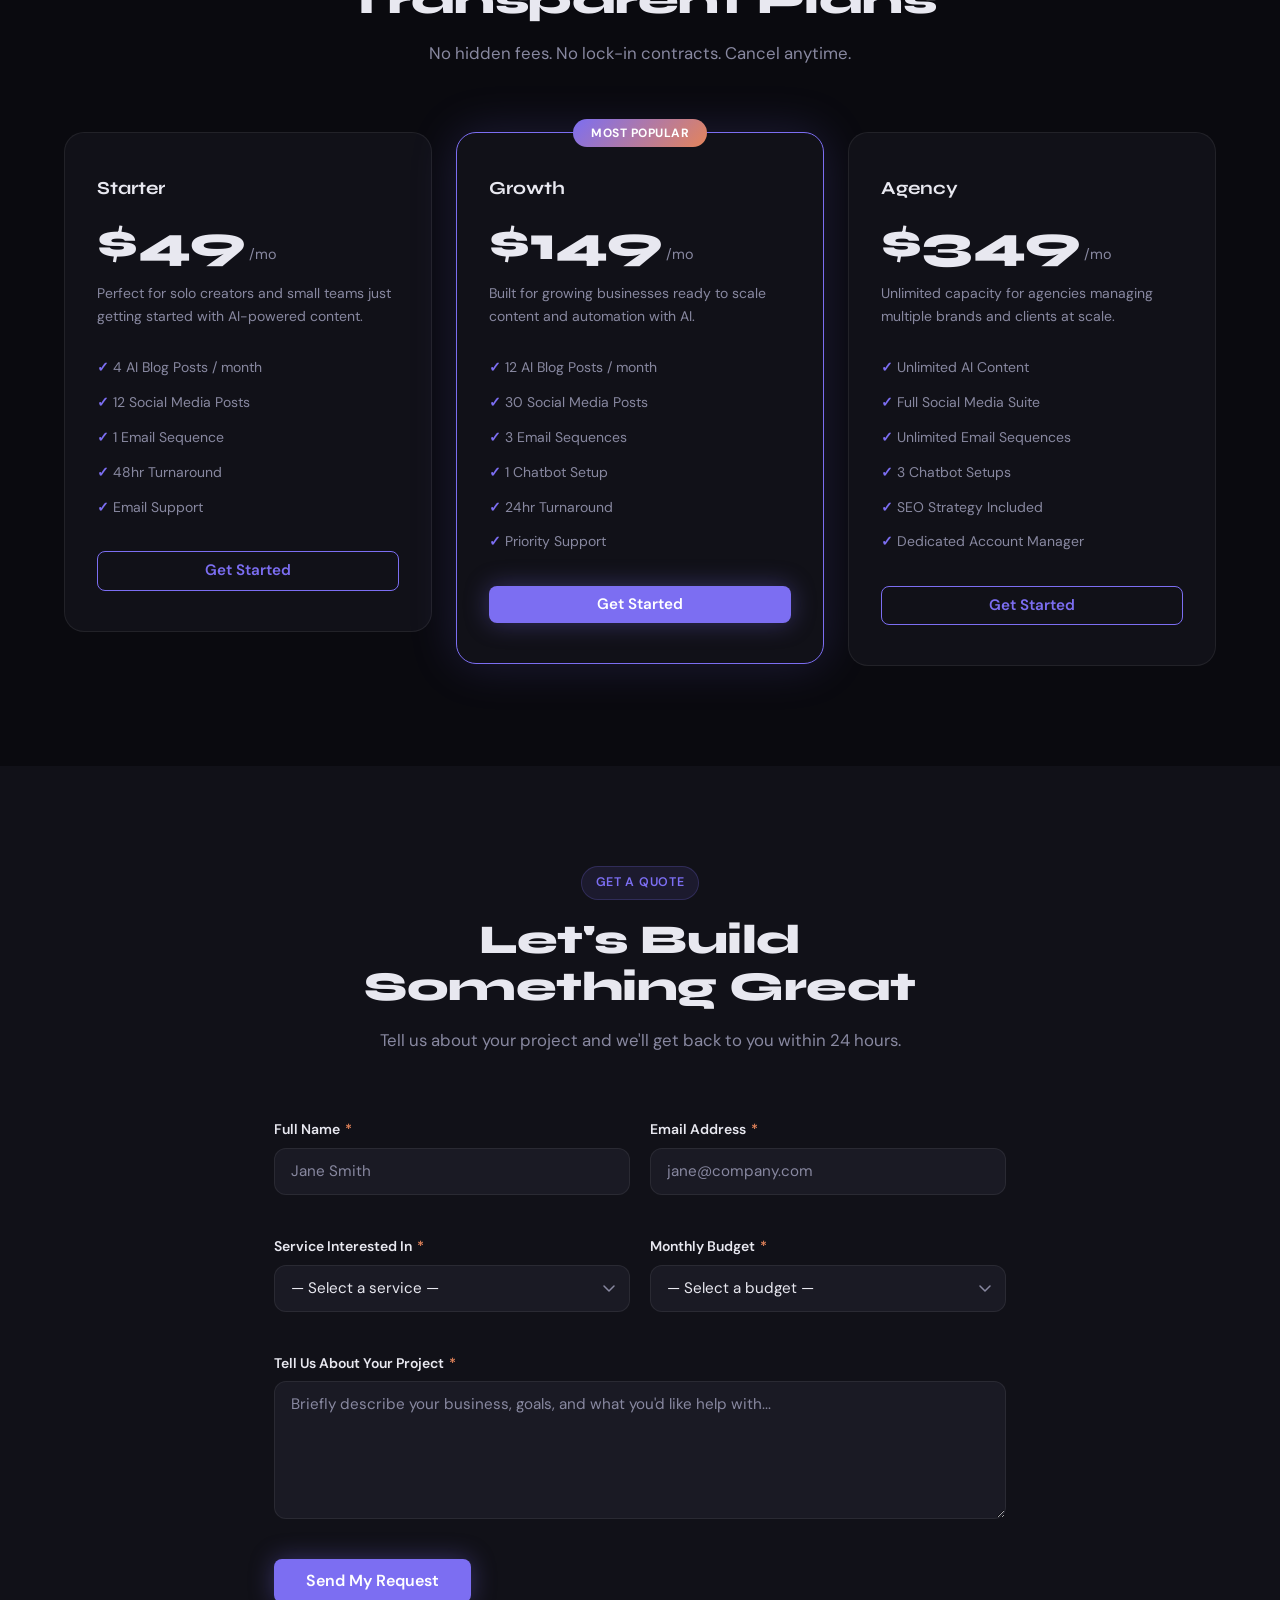
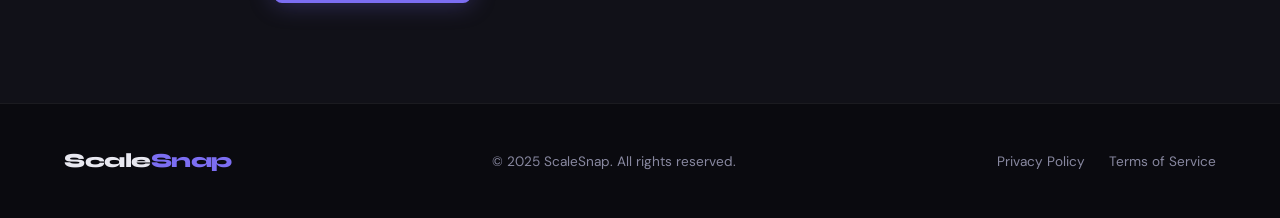
==== commit 034b7217: "updated index.html" ====
--- a/index.html
+++ b/index.html
@@ -3,8 +3,18 @@
 <head>
   <meta charset="UTF-8" />
   <meta name="viewport" content="width=device-width, initial-scale=1.0" />
-  <title>NexaMind — AI-Powered Growth Agency</title>
-  <meta name="description" content="NexaMind delivers done-for-you AI content, automation, and growth systems so your business runs smarter — not harder." />
+  <title>ScaleSnap — AI Services Agency</title>
+  <meta name="description" content="ScaleSnap is an AI-powered content writing and digital marketing agency in India. We deliver blogs, social media posts, email sequences and more in 48 hours.">
+  <meta name="keywords" content="content writing India, AI content agency, social media marketing India, blog writing service, email marketing India, content writing Mumbai, affordable content writing, AI marketing agency">
+
+  <!-- Open Graph -->
+  <meta property="og:title" content="ScaleSnap — AI Services Agency">
+  <meta property="og:description" content="AI-powered content writing and marketing services. Delivered in 48 hours. Starting from $29.">
+  <meta property="og:url" content="https://scalesnap.in">
+  <meta property="og:type" content="website">
+
+  <!-- Canonical -->
+  <link rel="canonical" href="https://scalesnap.in">
 
   <!-- Google Fonts: Syne (headings) + DM Sans (body) -->
   <link rel="preconnect" href="https://fonts.googleapis.com" />
@@ -13,6 +23,31 @@
 
   <link rel="icon" href="data:image/svg+xml,<svg xmlns='http://www.w3.org/2000/svg' viewBox='0 0 100 100'><text y='.9em' font-size='90'>🤖</text></svg>" />
   <link rel="stylesheet" href="style.css" />
+
+  <script type="application/ld+json">
+  {
+    "@context": "https://schema.org",
+    "@type": "ProfessionalService",
+    "name": "ScaleSnap",
+    "url": "https://scalesnap.in",
+    "description": "AI-powered content writing and digital marketing agency",
+    "address": {
+      "@type": "PostalAddress",
+      "addressLocality": "Mumbai",
+      "addressRegion": "Maharashtra",
+      "addressCountry": "IN"
+    },
+    "priceRange": "₹₹",
+    "serviceType": [
+      "Content Writing",
+      "Social Media Marketing",
+      "Email Marketing",
+      "SEO Strategy",
+      "Video Scripts",
+      "Chatbot Setup"
+    ]
+  }
+  </script>
 </head>
 <body>
 
@@ -26,7 +61,7 @@
     <div class="container nav-inner">
 
       <!-- Logo -->
-      <a href="#" class="logo" aria-label="NexaMind home">Nexa<span>Mind</span></a>
+      <a href="#" class="logo" aria-label="ScaleSnap home">Scale<span>Snap</span></a>
 
       <!-- Desktop nav links -->
       <ul class="nav-links" id="navLinks" role="list">
@@ -76,7 +111,7 @@
       </h1>
 
       <p class="hero-subtext">
-        NexaMind delivers done-for-you AI content, automation, and growth
+        ScaleSnap delivers done-for-you AI content, automation, and growth
         systems so your business runs smarter — not harder. Launch in 48 hours.
       </p>
 
@@ -97,23 +132,23 @@
     <div class="container stats-grid">
 
       <div class="stat-item fade-in">
-        <span class="stat-number">200+</span>
-        <span class="stat-label">Projects Delivered</span>
+        <span class="stat-number">48hr</span>
+        <span class="stat-label">Fast Delivery</span>
       </div>
 
       <div class="stat-item fade-in">
-        <span class="stat-number">48hr</span>
-        <span class="stat-label">Average Turnaround</span>
-      </div>
-
-      <div class="stat-item fade-in">
-        <span class="stat-number">98%</span>
-        <span class="stat-label">Client Satisfaction</span>
+        <span class="stat-number">Free</span>
+        <span class="stat-label">Revisions Included</span>
       </div>
 
       <div class="stat-item fade-in">
         <span class="stat-number">$0</span>
         <span class="stat-label">Setup Fee</span>
+      </div>
+
+      <div class="stat-item fade-in">
+        <span class="stat-number">AI</span>
+        <span class="stat-label">Powered Tools</span>
       </div>
 
     </div>
@@ -312,7 +347,7 @@
           <!--
             💳 RAZORPAY — Starter Plan ($49/mo)
             Replace the href value below with your Razorpay payment link, e.g.:
-            href="https://rzp.io/l/nexamind-starter"
+            href="https://rzp.io/l/scalesnap-starter"
           -->
           <a href="#contact" class="btn btn-outline btn-full">Get Started</a>
         </div>
@@ -339,7 +374,7 @@
           <!--
             💳 RAZORPAY — Growth Plan ($149/mo)
             Replace the href value below with your Razorpay payment link, e.g.:
-            href="https://rzp.io/l/nexamind-growth"
+            href="https://rzp.io/l/scalesnap-growth"
           -->
           <a href="#contact" class="btn btn-primary btn-full">Get Started</a>
         </div>
@@ -365,7 +400,7 @@
           <!--
             💳 RAZORPAY — Agency Plan ($349/mo)
             Replace the href value below with your Razorpay payment link, e.g.:
-            href="https://rzp.io/l/nexamind-agency"
+            href="https://rzp.io/l/scalesnap-agency"
           -->
           <a href="#contact" class="btn btn-outline btn-full">Get Started</a>
         </div>
@@ -527,8 +562,8 @@
   ============================================================ -->
   <footer class="footer" role="contentinfo">
     <div class="container footer-inner">
-      <a href="#" class="logo footer-logo" aria-label="NexaMind home">Nexa<span>Mind</span></a>
-      <p class="footer-copy">&copy; 2025 NexaMind. All rights reserved.</p>
+      <a href="#" class="logo footer-logo" aria-label="ScaleSnap home">Scale<span>Snap</span></a>
+      <p class="footer-copy">&copy; 2025 ScaleSnap. All rights reserved.</p>
       <nav class="footer-links" aria-label="Footer links">
         <!--
           💳 RAZORPAY: You can optionally link to a standalone payment page here.
--- a/style.css
+++ b/style.css
@@ -1,5 +1,5 @@
 /* ============================================================
-   NEXAMIND — STYLESHEET
+   SCALESNAP — STYLESHEET
    Dark theme AI agency website
    Pure CSS — no frameworks
    ============================================================ */
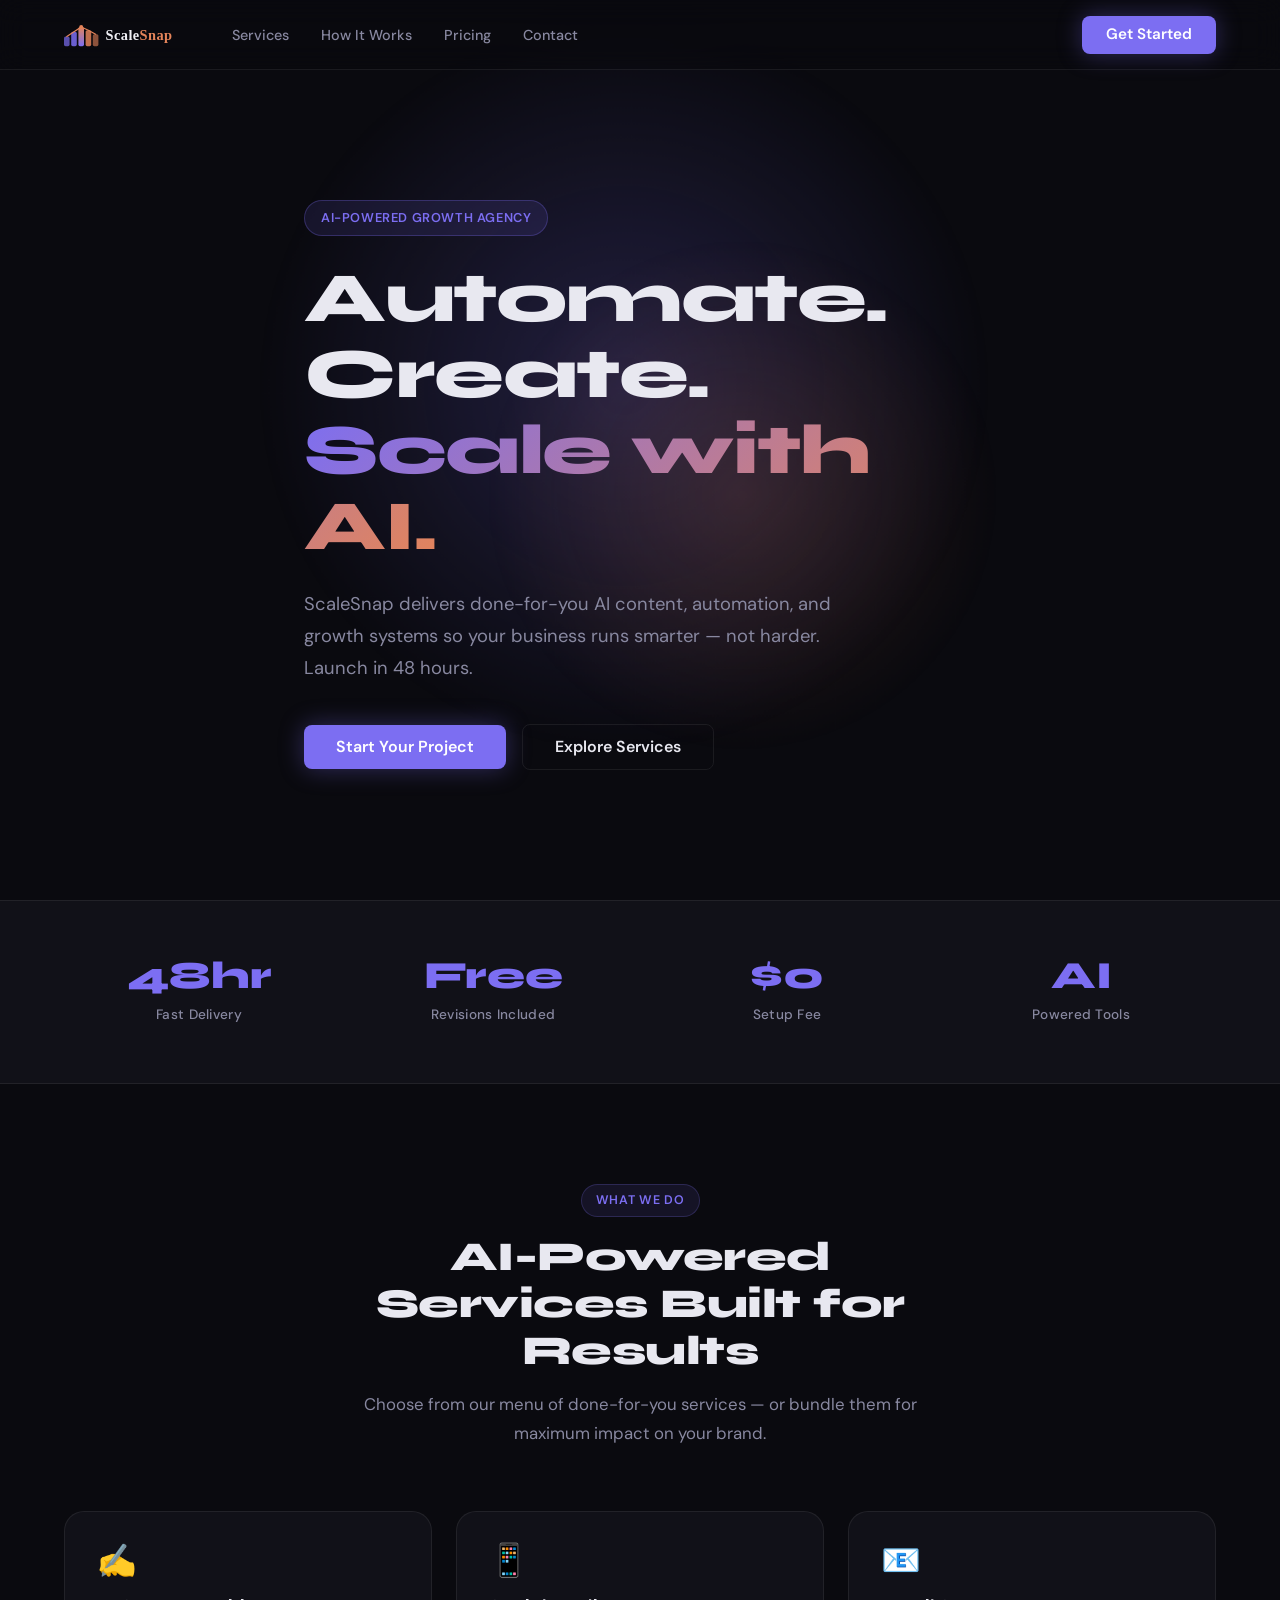
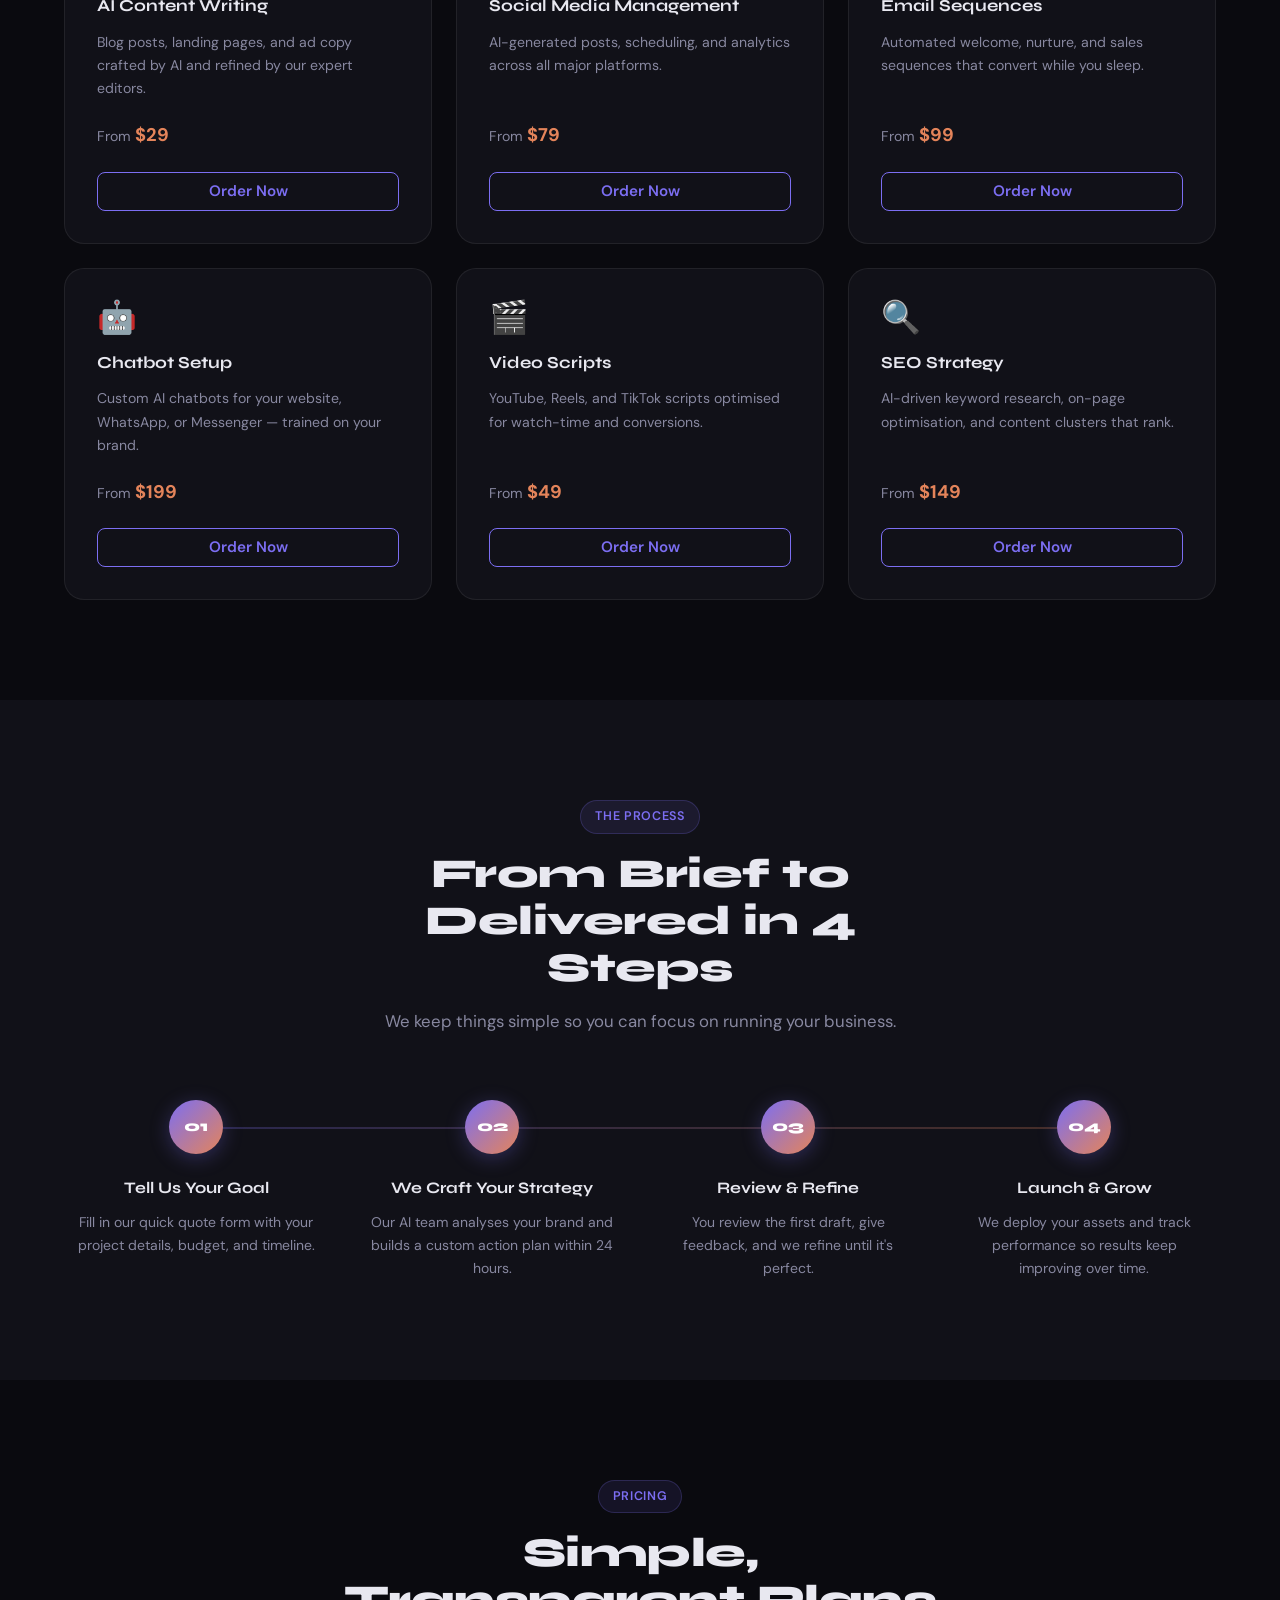
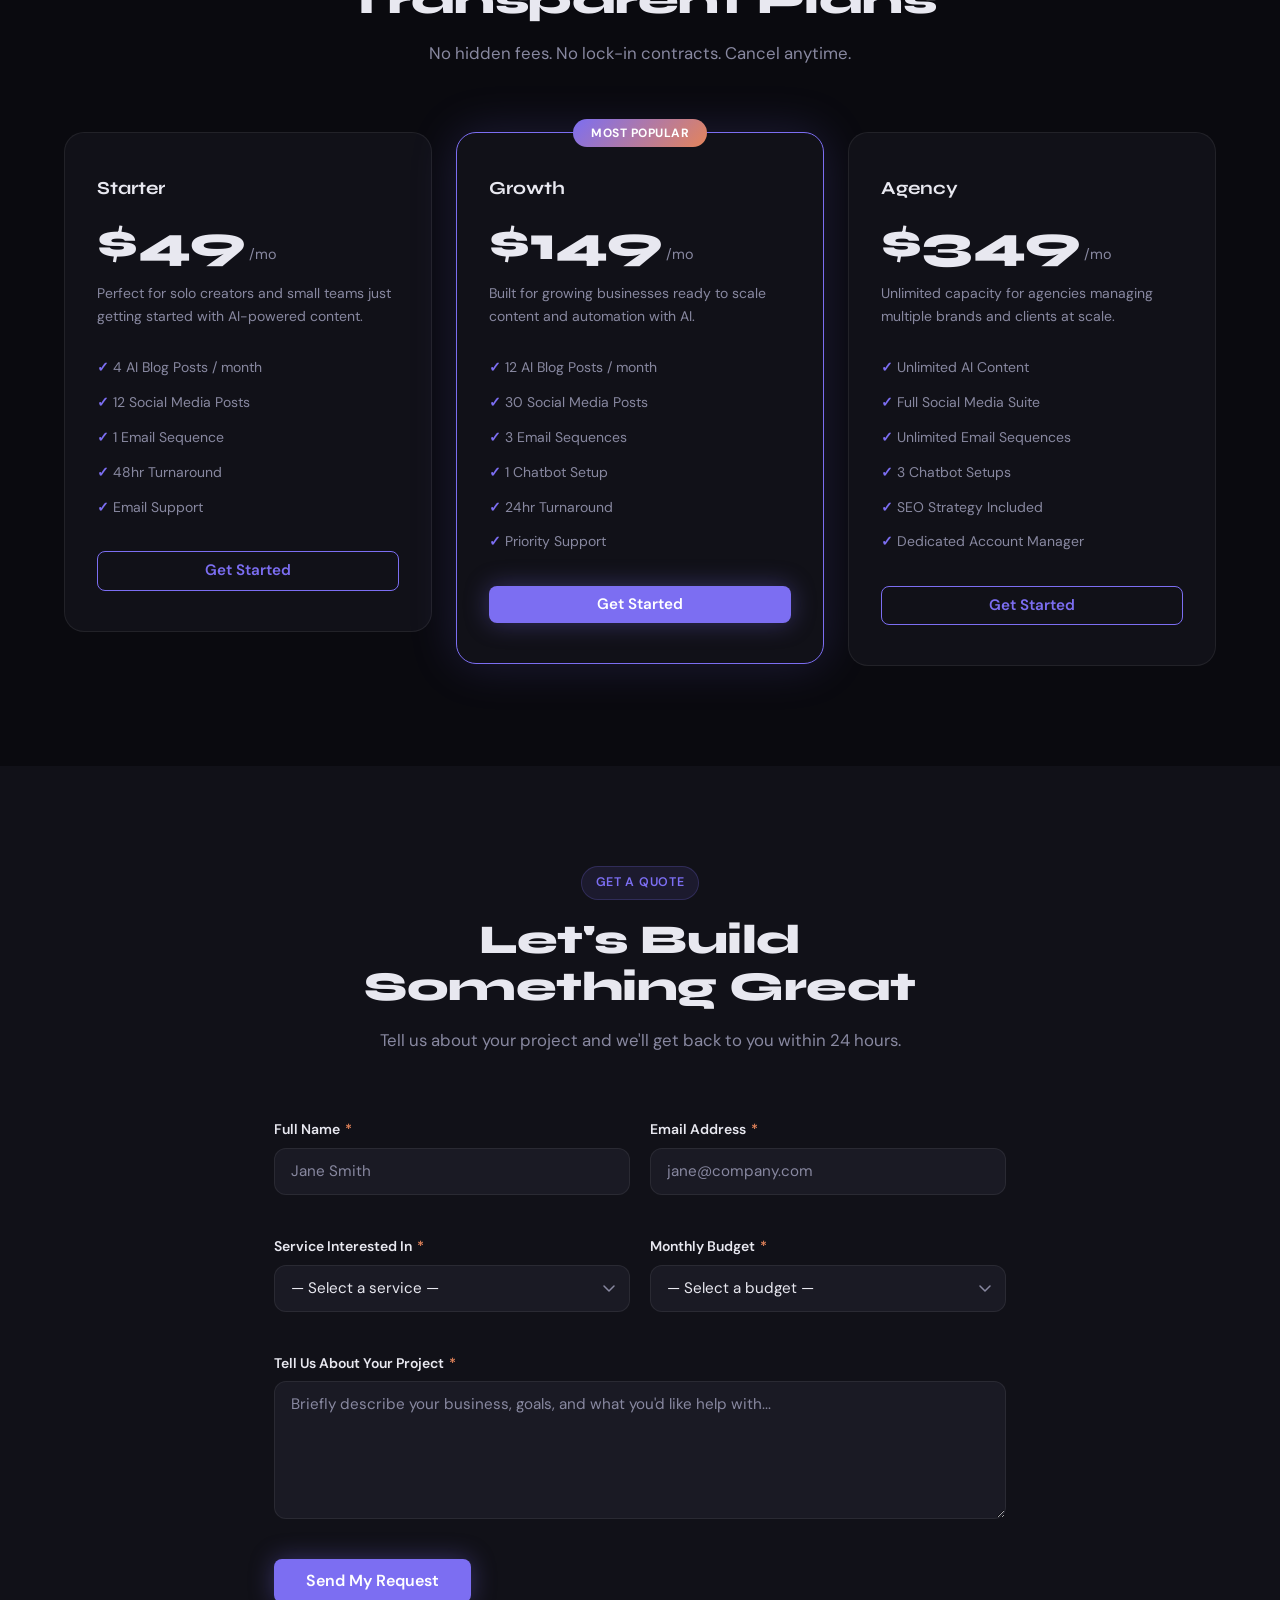
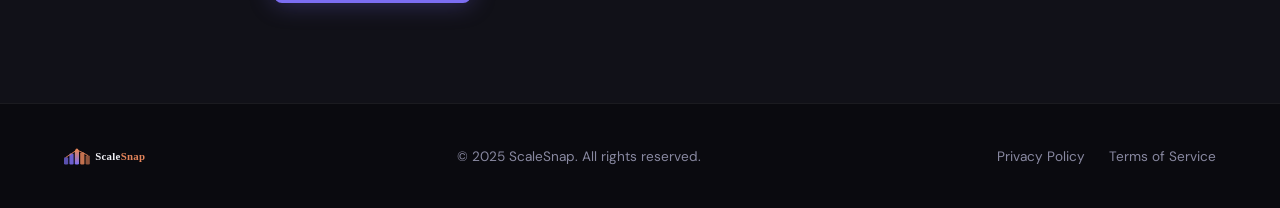
==== commit 0e407f79: "Add: ScaleSnap transparent logo to navbar and footer" ====
--- a/index.html
+++ b/index.html
@@ -61,7 +61,9 @@
     <div class="container nav-inner">
 
       <!-- Logo -->
-      <a href="#" class="logo" aria-label="ScaleSnap home">Scale<span>Snap</span></a>
+      <a href="#" class="logo" aria-label="ScaleSnap home" style="display:flex; align-items:center; text-decoration:none; gap:4px;">
+        <img src="scalesnap_logo_transparent.svg" alt="ScaleSnap Logo" height="32" style="display:block;">
+      </a>
 
       <!-- Desktop nav links -->
       <ul class="nav-links" id="navLinks" role="list">
@@ -346,10 +348,9 @@
           </ul>
           <!--
             💳 RAZORPAY — Starter Plan ($49/mo)
-            Replace the href value below with your Razorpay payment link, e.g.:
-            href="https://rzp.io/l/scalesnap-starter"
-          -->
-          <a href="#contact" class="btn btn-outline btn-full">Get Started</a>
+            href="https://rzp.io/rzp/5ettcpbh"
+          -->
+          <a href="https://rzp.io/rzp/5ettcpbh" class="btn btn-outline btn-full">Get Started</a>
         </div>
 
         <!-- Plan 2: Growth (featured / most popular) -->
@@ -373,10 +374,9 @@
           </ul>
           <!--
             💳 RAZORPAY — Growth Plan ($149/mo)
-            Replace the href value below with your Razorpay payment link, e.g.:
-            href="https://rzp.io/l/scalesnap-growth"
-          -->
-          <a href="#contact" class="btn btn-primary btn-full">Get Started</a>
+            href="https://rzp.io/rzp/rXSdDJ0"
+          -->
+          <a href="https://rzp.io/rzp/rXSdDJ0" class="btn btn-primary btn-full">Get Started</a>
         </div>
 
         <!-- Plan 3: Agency -->
@@ -399,10 +399,9 @@
           </ul>
           <!--
             💳 RAZORPAY — Agency Plan ($349/mo)
-            Replace the href value below with your Razorpay payment link, e.g.:
-            href="https://rzp.io/l/scalesnap-agency"
-          -->
-          <a href="#contact" class="btn btn-outline btn-full">Get Started</a>
+            href="https://rzp.io/rzp/xz3E1vG"
+          -->
+          <a href="https://rzp.io/rzp/xz3E1vG" class="btn btn-outline btn-full">Get Started</a>
         </div>
 
       </div>
@@ -562,7 +561,9 @@
   ============================================================ -->
   <footer class="footer" role="contentinfo">
     <div class="container footer-inner">
-      <a href="#" class="logo footer-logo" aria-label="ScaleSnap home">Scale<span>Snap</span></a>
+      <a href="#" class="logo footer-logo" aria-label="ScaleSnap home" style="display:flex; align-items:center; text-decoration:none; gap:4px;">
+        <img src="scalesnap_logo_transparent.svg" alt="ScaleSnap Logo" height="24" style="display:block;">
+      </a>
       <p class="footer-copy">&copy; 2025 ScaleSnap. All rights reserved.</p>
       <nav class="footer-links" aria-label="Footer links">
         <!--
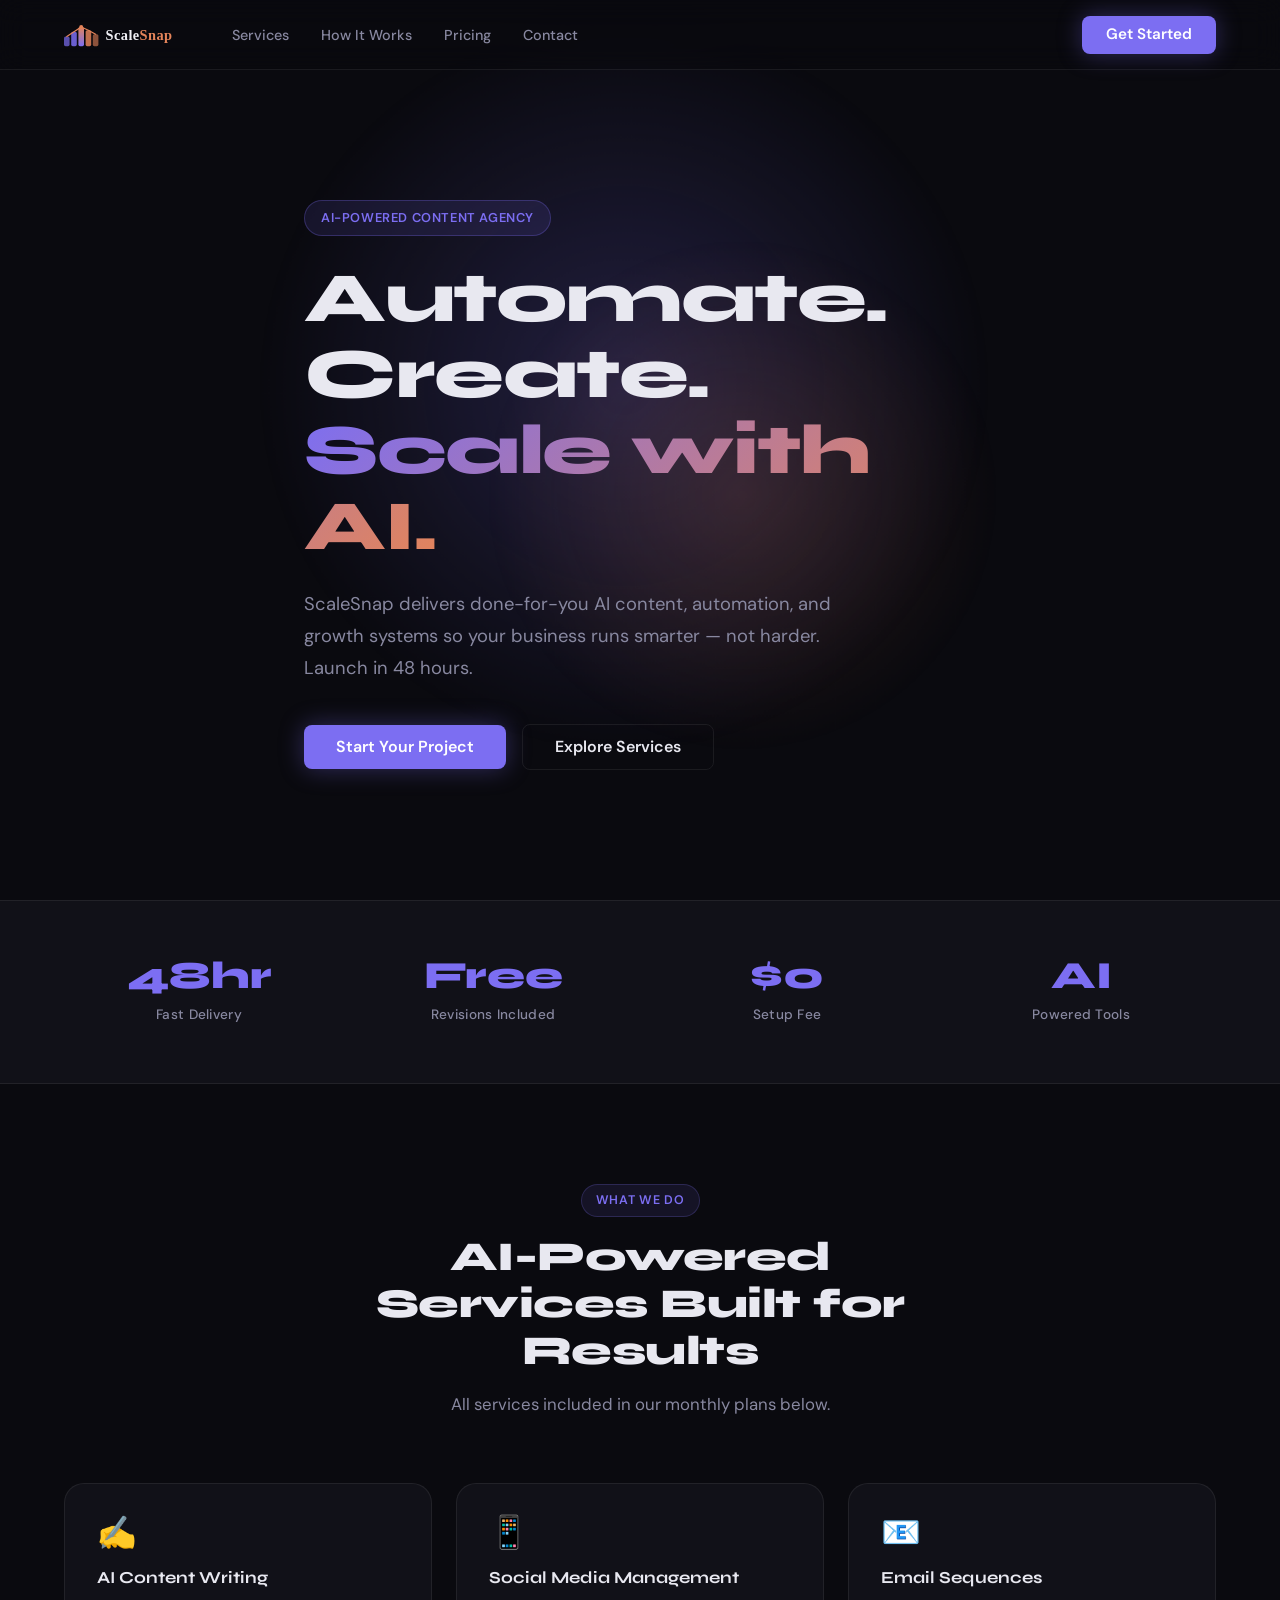
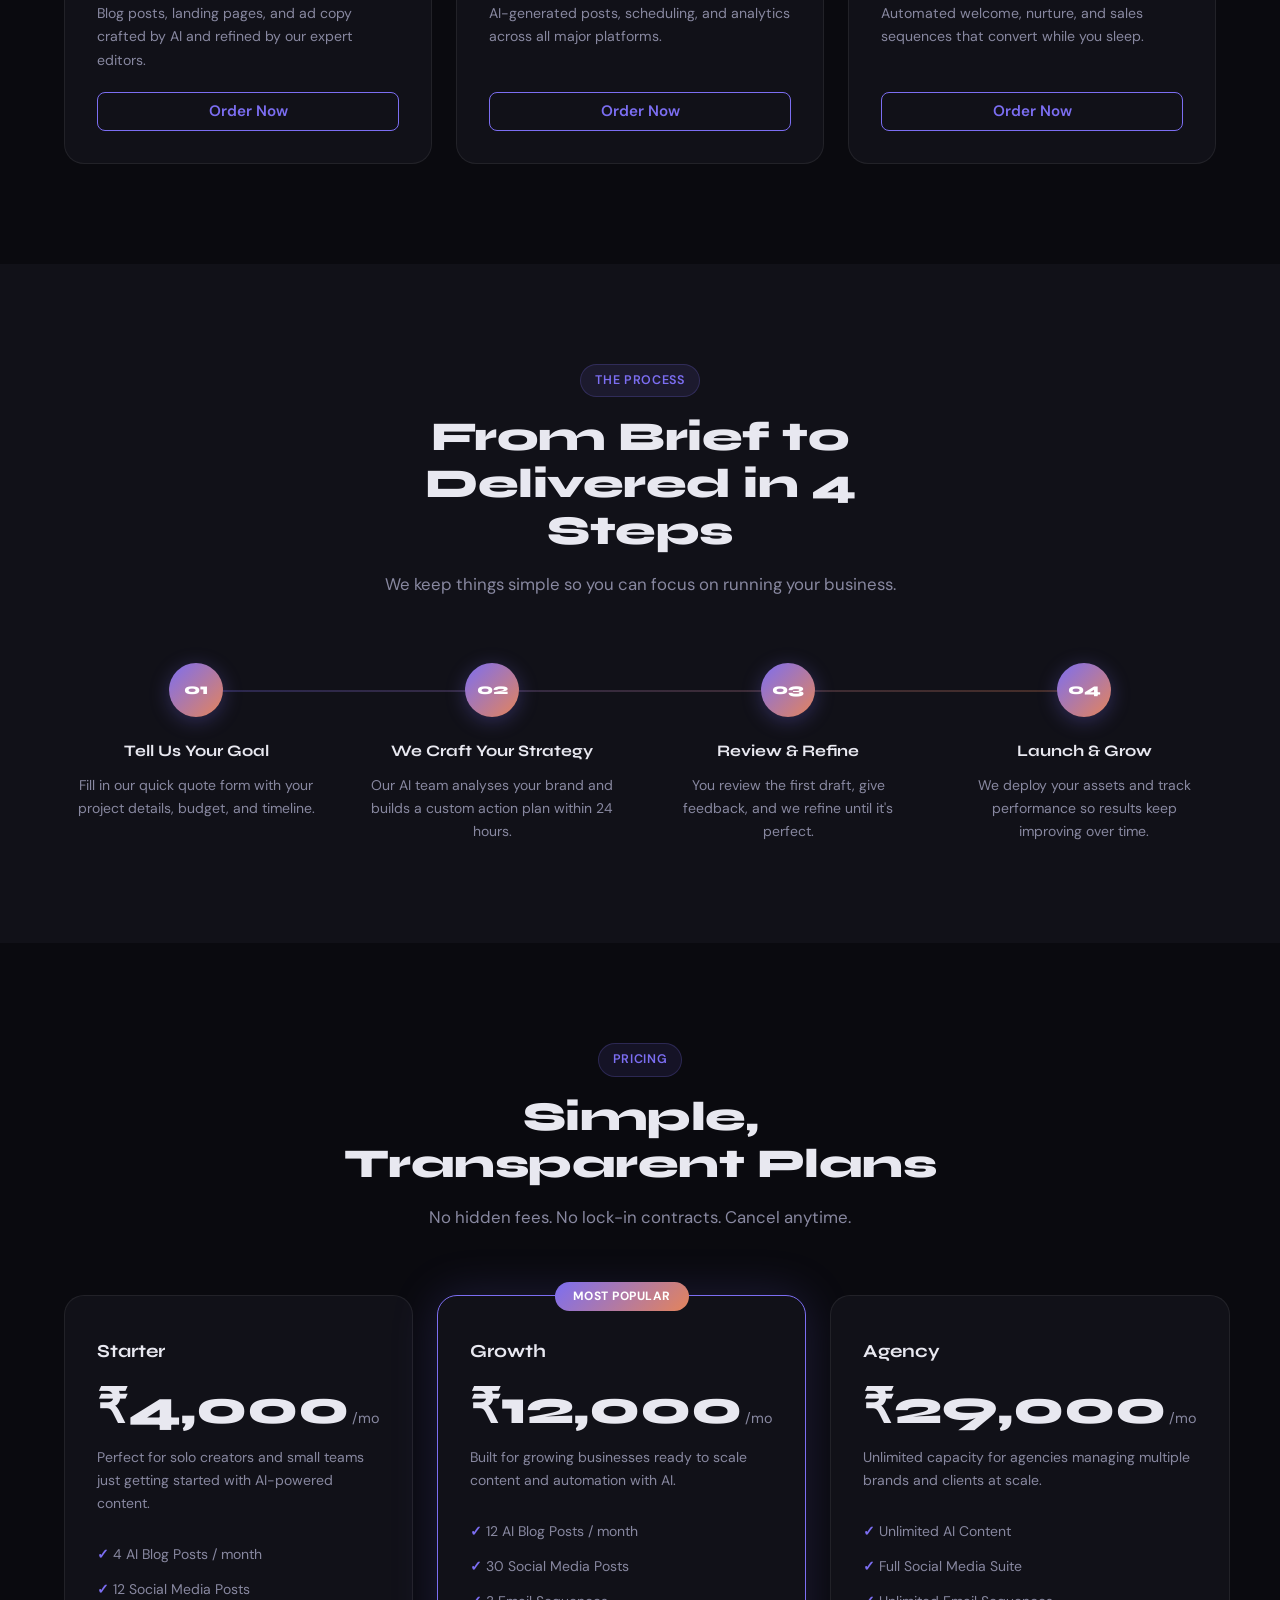
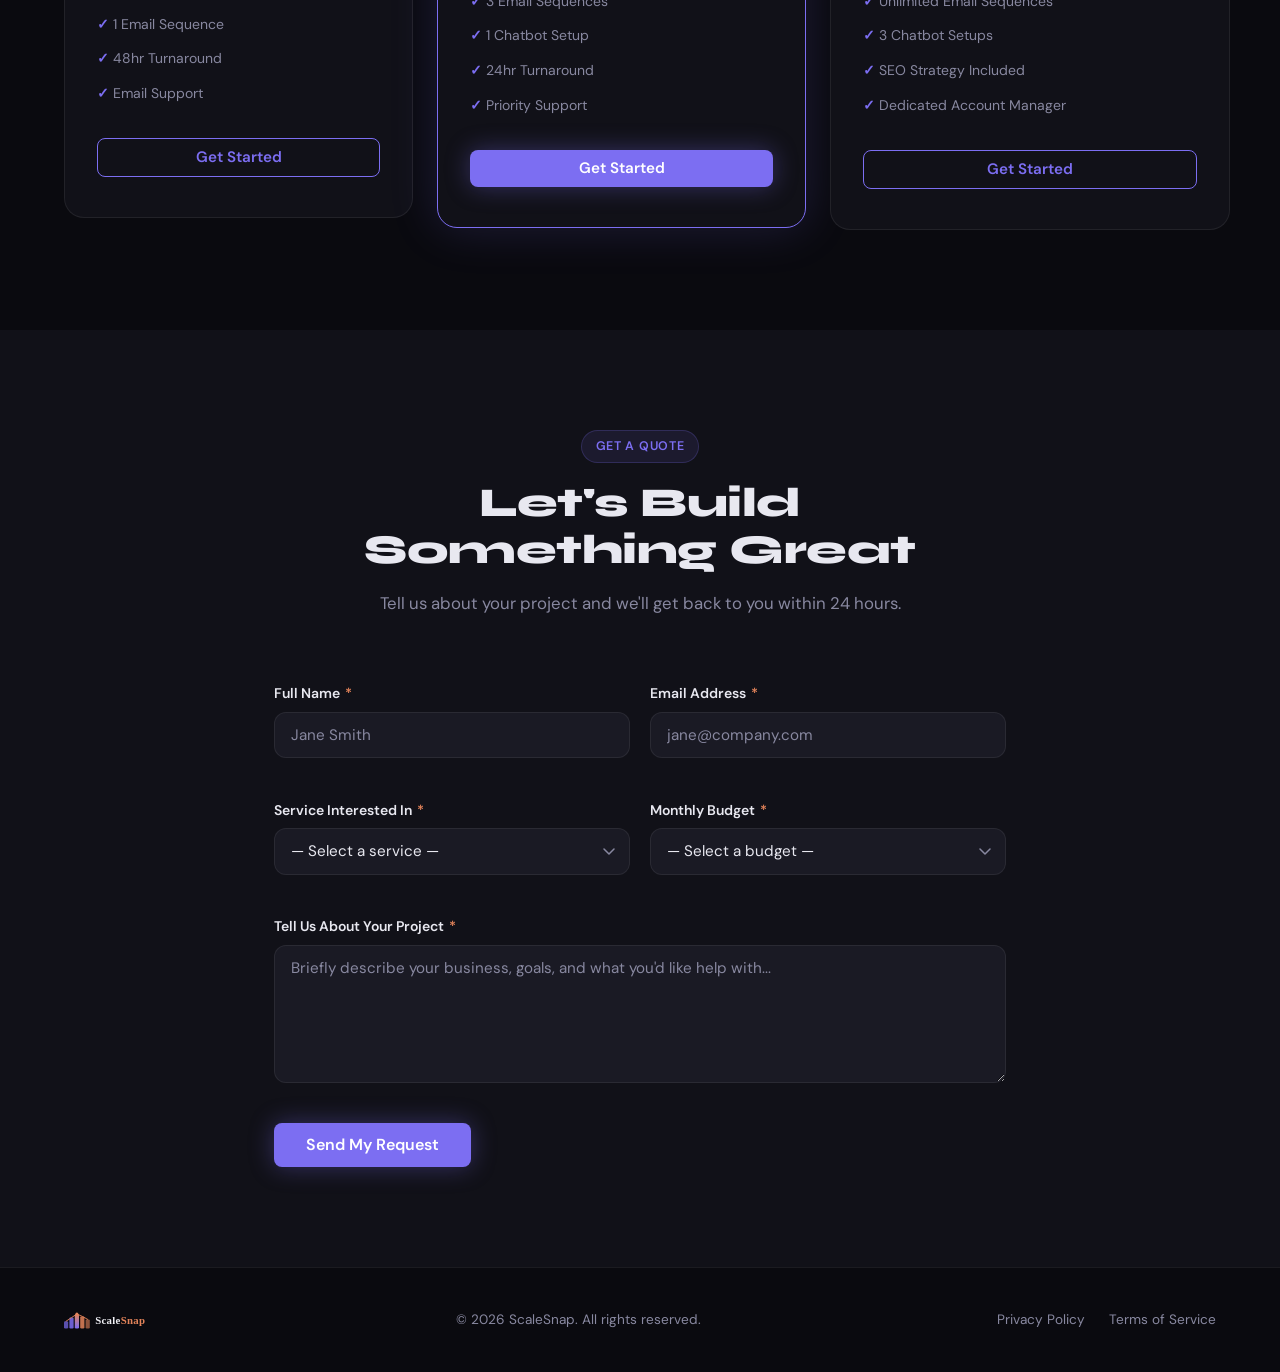
==== commit c524d5c5: "Fix: Remove unavailable services, clean pricing, update year" ====
--- a/index.html
+++ b/index.html
@@ -3,7 +3,7 @@
 <head>
   <meta charset="UTF-8" />
   <meta name="viewport" content="width=device-width, initial-scale=1.0" />
-  <title>ScaleSnap — AI Services Agency</title>
+  <title>ScaleSnap — AI Content Agency</title>
   <meta name="description" content="ScaleSnap is an AI-powered content writing and digital marketing agency in India. We deliver blogs, social media posts, email sequences and more in 48 hours.">
   <meta name="keywords" content="content writing India, AI content agency, social media marketing India, blog writing service, email marketing India, content writing Mumbai, affordable content writing, AI marketing agency">
 
@@ -105,7 +105,7 @@
     <div class="hero-orb hero-orb--2" aria-hidden="true"></div>
 
     <div class="container hero-content fade-in">
-      <span class="hero-badge">AI-Powered Growth Agency</span>
+      <span class="hero-badge">AI-Powered Content Agency</span>
 
       <h1 class="hero-headline">
         Automate. Create.<br />
@@ -169,10 +169,7 @@
       <div class="section-header fade-in">
         <span class="section-tag">What We Do</span>
         <h2>AI-Powered Services Built for Results</h2>
-        <p>
-          Choose from our menu of done-for-you services — or bundle them
-          for maximum impact on your brand.
-        </p>
+        <p>All services included in our monthly plans below.</p>
       </div>
 
       <div class="services-grid">
@@ -182,12 +179,6 @@
           <div class="service-icon" aria-hidden="true">✍️</div>
           <h3>AI Content Writing</h3>
           <p>Blog posts, landing pages, and ad copy crafted by AI and refined by our expert editors.</p>
-          <div class="service-price">From <strong>$29</strong></div>
-          <!--
-            💳 RAZORPAY — AI Content Writing
-            Replace the href value below with your Razorpay payment link, e.g.:
-            href="https://rzp.io/l/your-ai-content-link"
-          -->
           <a href="#contact" class="btn btn-outline">Order Now</a>
         </article>
 
@@ -196,12 +187,6 @@
           <div class="service-icon" aria-hidden="true">📱</div>
           <h3>Social Media Management</h3>
           <p>AI-generated posts, scheduling, and analytics across all major platforms.</p>
-          <div class="service-price">From <strong>$79</strong></div>
-          <!--
-            💳 RAZORPAY — Social Media Management
-            Replace the href value below with your Razorpay payment link, e.g.:
-            href="https://rzp.io/l/your-social-media-link"
-          -->
           <a href="#contact" class="btn btn-outline">Order Now</a>
         </article>
 
@@ -210,54 +195,6 @@
           <div class="service-icon" aria-hidden="true">📧</div>
           <h3>Email Sequences</h3>
           <p>Automated welcome, nurture, and sales sequences that convert while you sleep.</p>
-          <div class="service-price">From <strong>$99</strong></div>
-          <!--
-            💳 RAZORPAY — Email Sequences
-            Replace the href value below with your Razorpay payment link, e.g.:
-            href="https://rzp.io/l/your-email-sequences-link"
-          -->
-          <a href="#contact" class="btn btn-outline">Order Now</a>
-        </article>
-
-        <!-- Service 4: Chatbot Setup -->
-        <article class="service-card fade-in">
-          <div class="service-icon" aria-hidden="true">🤖</div>
-          <h3>Chatbot Setup</h3>
-          <p>Custom AI chatbots for your website, WhatsApp, or Messenger — trained on your brand.</p>
-          <div class="service-price">From <strong>$199</strong></div>
-          <!--
-            💳 RAZORPAY — Chatbot Setup
-            Replace the href value below with your Razorpay payment link, e.g.:
-            href="https://rzp.io/l/your-chatbot-link"
-          -->
-          <a href="#contact" class="btn btn-outline">Order Now</a>
-        </article>
-
-        <!-- Service 5: Video Scripts -->
-        <article class="service-card fade-in">
-          <div class="service-icon" aria-hidden="true">🎬</div>
-          <h3>Video Scripts</h3>
-          <p>YouTube, Reels, and TikTok scripts optimised for watch-time and conversions.</p>
-          <div class="service-price">From <strong>$49</strong></div>
-          <!--
-            💳 RAZORPAY — Video Scripts
-            Replace the href value below with your Razorpay payment link, e.g.:
-            href="https://rzp.io/l/your-video-scripts-link"
-          -->
-          <a href="#contact" class="btn btn-outline">Order Now</a>
-        </article>
-
-        <!-- Service 6: SEO Strategy -->
-        <article class="service-card fade-in">
-          <div class="service-icon" aria-hidden="true">🔍</div>
-          <h3>SEO Strategy</h3>
-          <p>AI-driven keyword research, on-page optimisation, and content clusters that rank.</p>
-          <div class="service-price">From <strong>$149</strong></div>
-          <!--
-            💳 RAZORPAY — SEO Strategy
-            Replace the href value below with your Razorpay payment link, e.g.:
-            href="https://rzp.io/l/your-seo-strategy-link"
-          -->
           <a href="#contact" class="btn btn-outline">Order Now</a>
         </article>
 
@@ -333,7 +270,7 @@
         <div class="pricing-card fade-in">
           <h3>Starter</h3>
           <div class="price">
-            <span class="price-amount">$49</span>
+            <span class="price-amount">₹4,000</span>
             <span class="price-period">/mo</span>
           </div>
           <p class="price-desc">
@@ -358,7 +295,7 @@
           <div class="pricing-badge">Most Popular</div>
           <h3>Growth</h3>
           <div class="price">
-            <span class="price-amount">$149</span>
+            <span class="price-amount">₹12,000</span>
             <span class="price-period">/mo</span>
           </div>
           <p class="price-desc">
@@ -383,7 +320,7 @@
         <div class="pricing-card fade-in">
           <h3>Agency</h3>
           <div class="price">
-            <span class="price-amount">$349</span>
+            <span class="price-amount">₹29,000</span>
             <span class="price-period">/mo</span>
           </div>
           <p class="price-desc">
@@ -486,12 +423,9 @@
             aria-describedby="serviceError"
           >
             <option value="" disabled selected hidden>— Select a service —</option>
-            <option value="ai-content">AI Content Writing — from $29</option>
-            <option value="social-media">Social Media Management — from $79</option>
-            <option value="email-sequences">Email Sequences — from $99</option>
-            <option value="chatbot">Chatbot Setup — from $199</option>
-            <option value="video-scripts">Video Scripts — from $49</option>
-            <option value="seo">SEO Strategy — from $149</option>
+            <option value="ai-content">AI Content Writing</option>
+            <option value="social-media">Social Media Management</option>
+            <option value="email-sequences">Email Sequences</option>
             <option value="bundle">Custom Bundle</option>
           </select>
           <span class="form-error" id="serviceError" role="alert" aria-live="polite"></span>
@@ -564,7 +498,7 @@
       <a href="#" class="logo footer-logo" aria-label="ScaleSnap home" style="display:flex; align-items:center; text-decoration:none; gap:4px;">
         <img src="scalesnap_logo_transparent.svg" alt="ScaleSnap Logo" height="24" style="display:block;">
       </a>
-      <p class="footer-copy">&copy; 2025 ScaleSnap. All rights reserved.</p>
+      <p class="footer-copy">&copy; 2026 ScaleSnap. All rights reserved.</p>
       <nav class="footer-links" aria-label="Footer links">
         <!--
           💳 RAZORPAY: You can optionally link to a standalone payment page here.
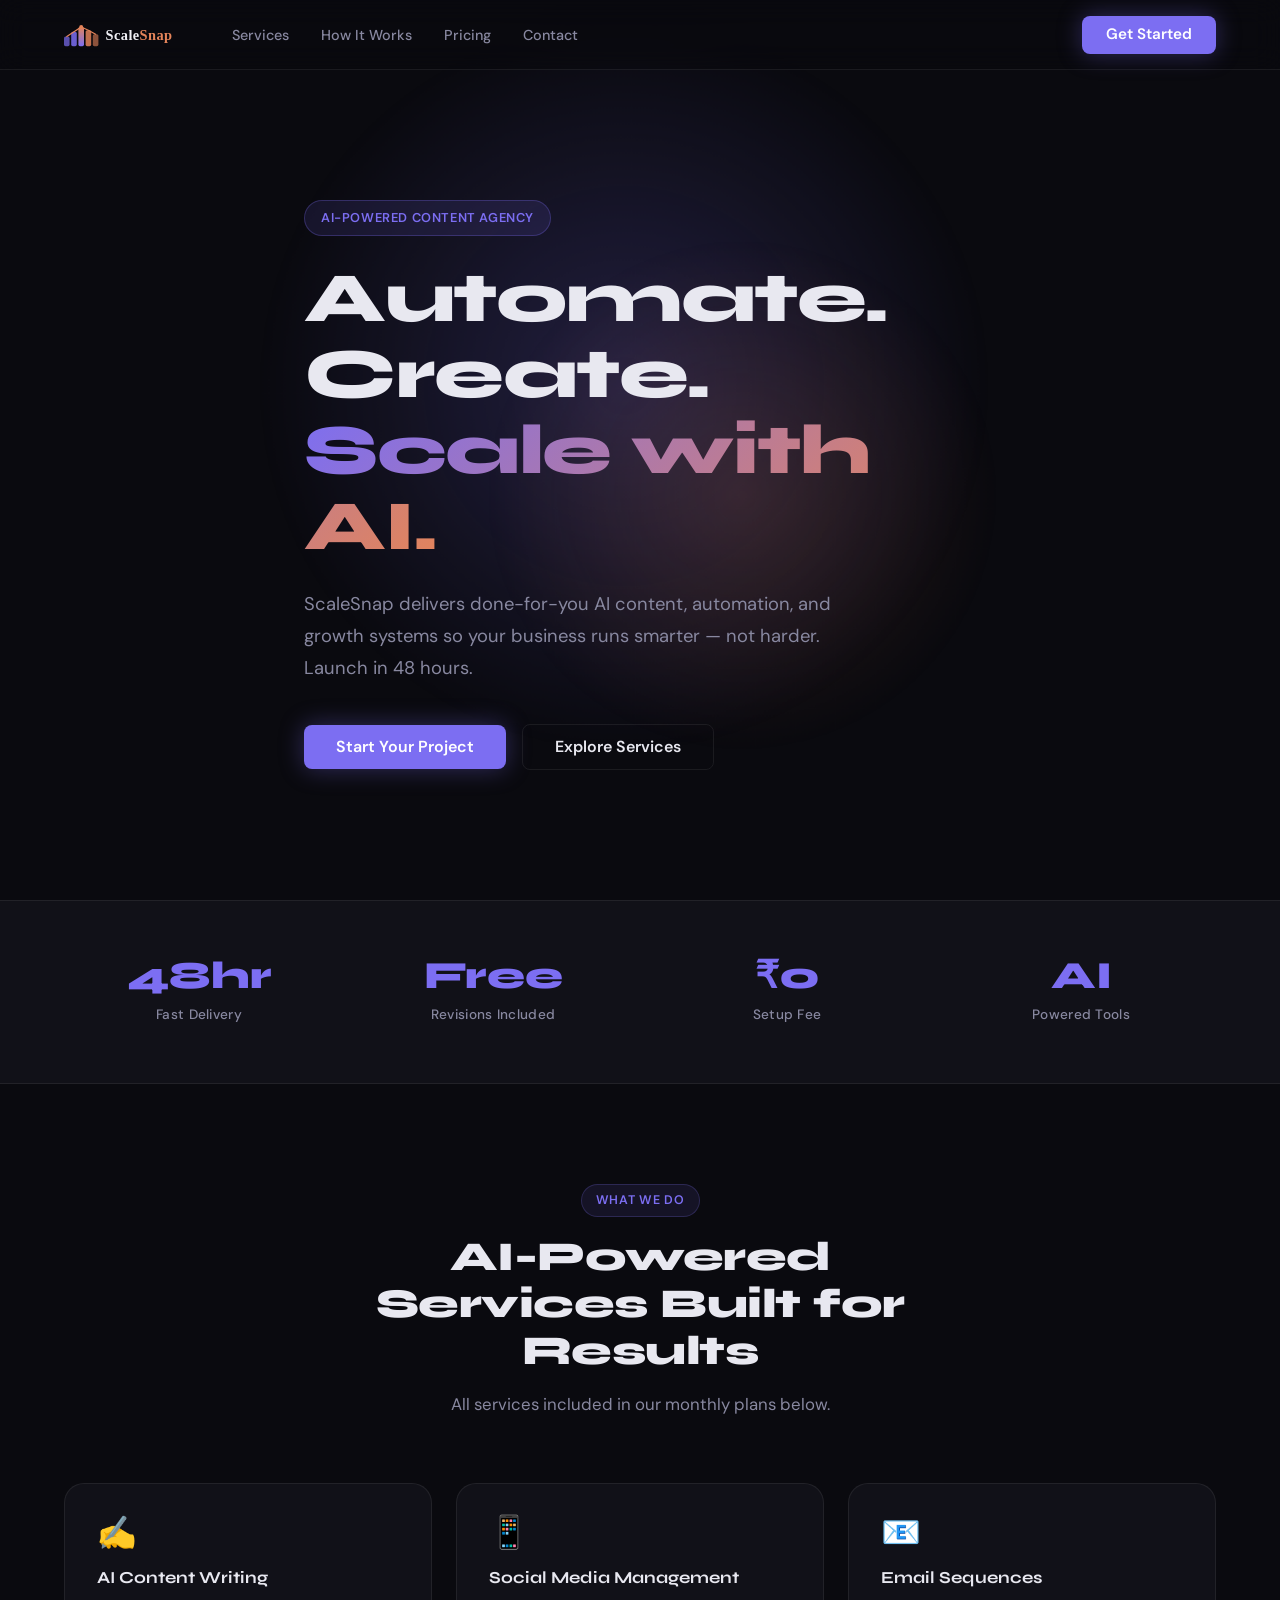
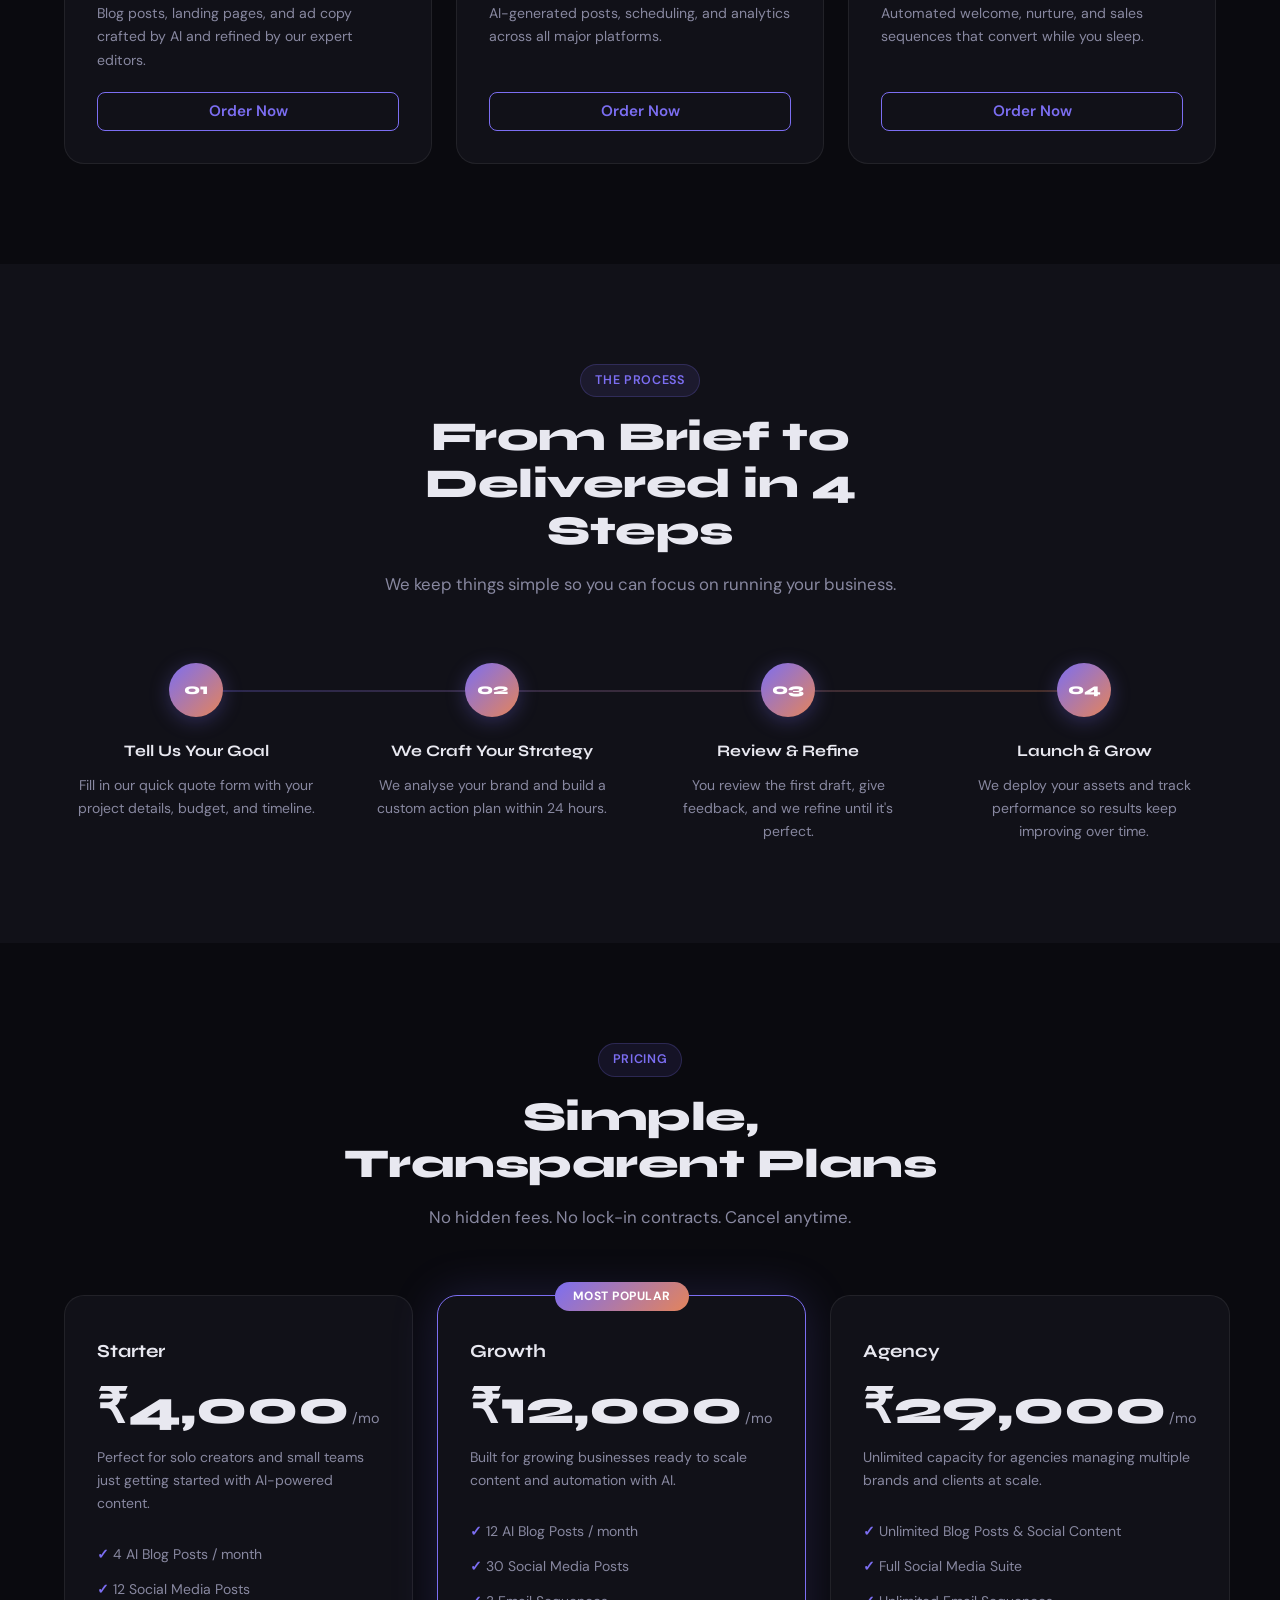
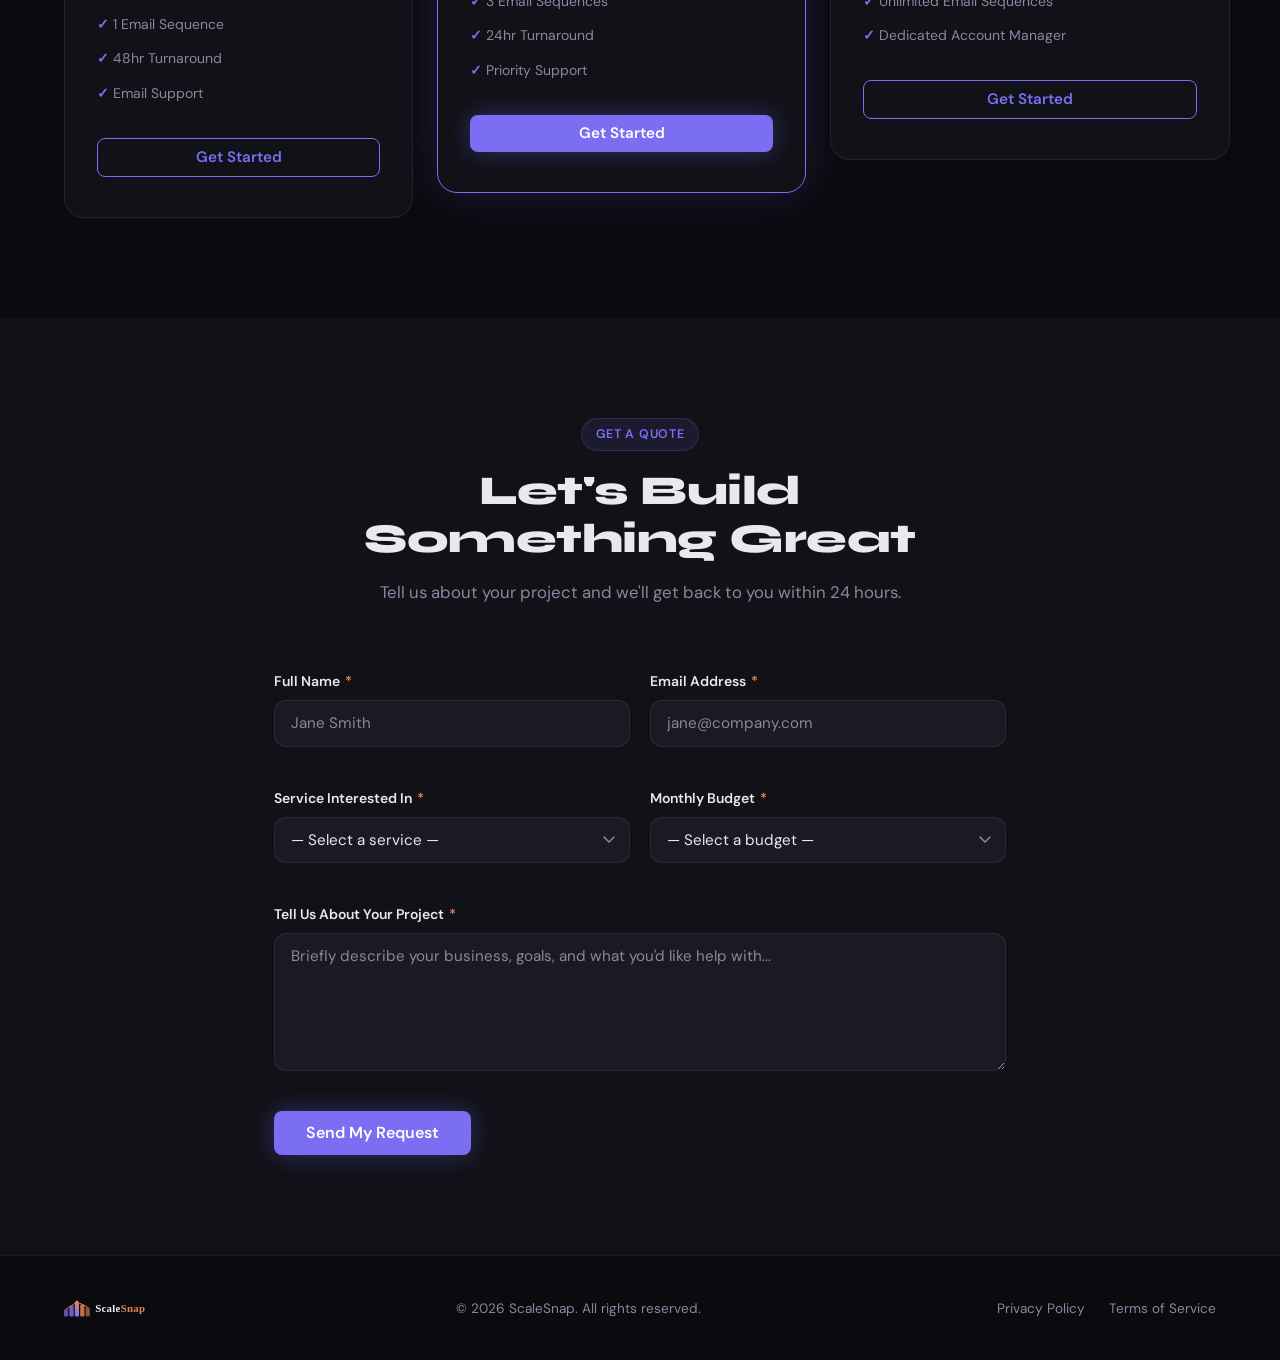
==== commit 2fad7b4a: "Fix: Remove chatbot features, fix stats bar, fix copy" ====
--- a/index.html
+++ b/index.html
@@ -144,7 +144,7 @@
       </div>
 
       <div class="stat-item fade-in">
-        <span class="stat-number">$0</span>
+        <span class="stat-number">₹0</span>
         <span class="stat-label">Setup Fee</span>
       </div>
 
@@ -229,7 +229,7 @@
         <div class="step fade-in">
           <div class="step-number" aria-hidden="true">02</div>
           <h3>We Craft Your Strategy</h3>
-          <p>Our AI team analyses your brand and builds a custom action plan within 24 hours.</p>
+          <p>We analyse your brand and build a custom action plan within 24 hours.</p>
         </div>
 
         <div class="step fade-in">
@@ -305,7 +305,6 @@
             <li>✓ 12 AI Blog Posts / month</li>
             <li>✓ 30 Social Media Posts</li>
             <li>✓ 3 Email Sequences</li>
-            <li>✓ 1 Chatbot Setup</li>
             <li>✓ 24hr Turnaround</li>
             <li>✓ Priority Support</li>
           </ul>
@@ -327,11 +326,9 @@
             Unlimited capacity for agencies managing multiple brands and clients at scale.
           </p>
           <ul class="price-features" aria-label="Agency plan features">
-            <li>✓ Unlimited AI Content</li>
+            <li>✓ Unlimited Blog Posts & Social Content</li>
             <li>✓ Full Social Media Suite</li>
             <li>✓ Unlimited Email Sequences</li>
-            <li>✓ 3 Chatbot Setups</li>
-            <li>✓ SEO Strategy Included</li>
             <li>✓ Dedicated Account Manager</li>
           </ul>
           <!--
